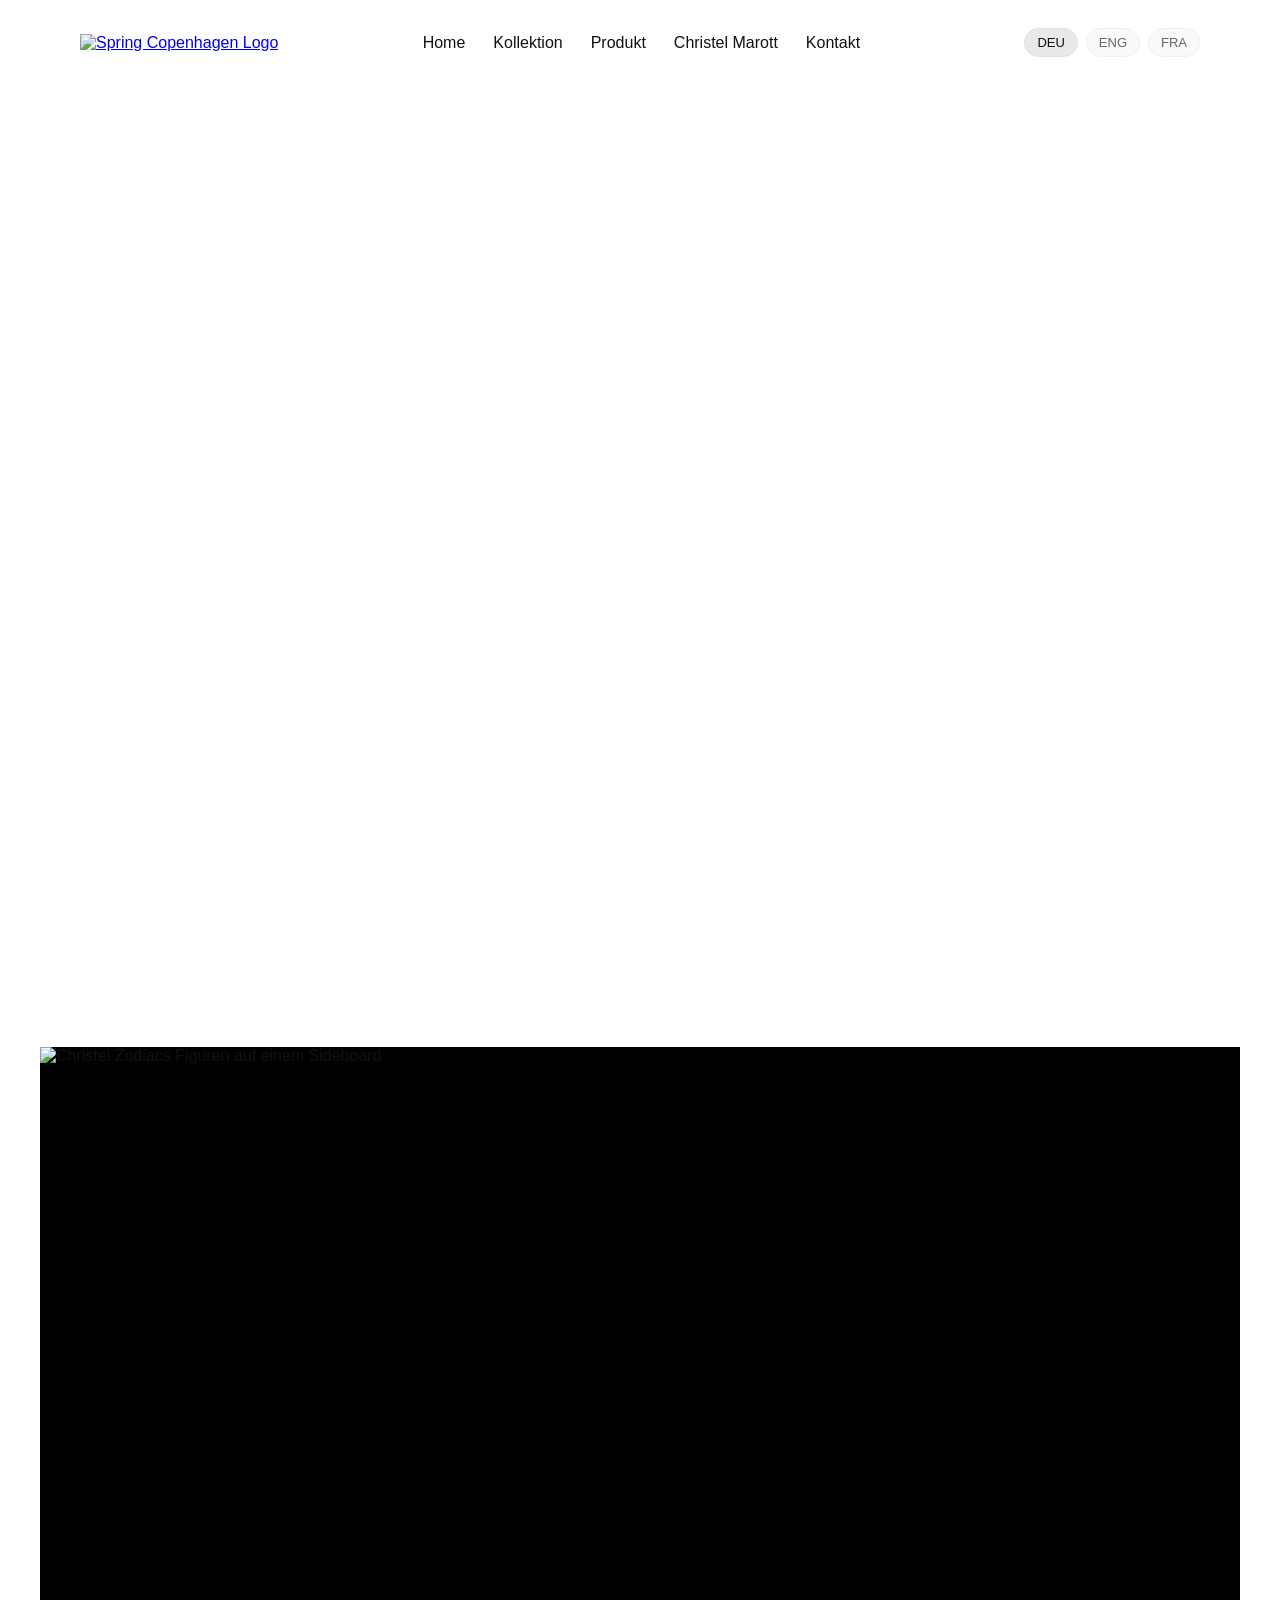
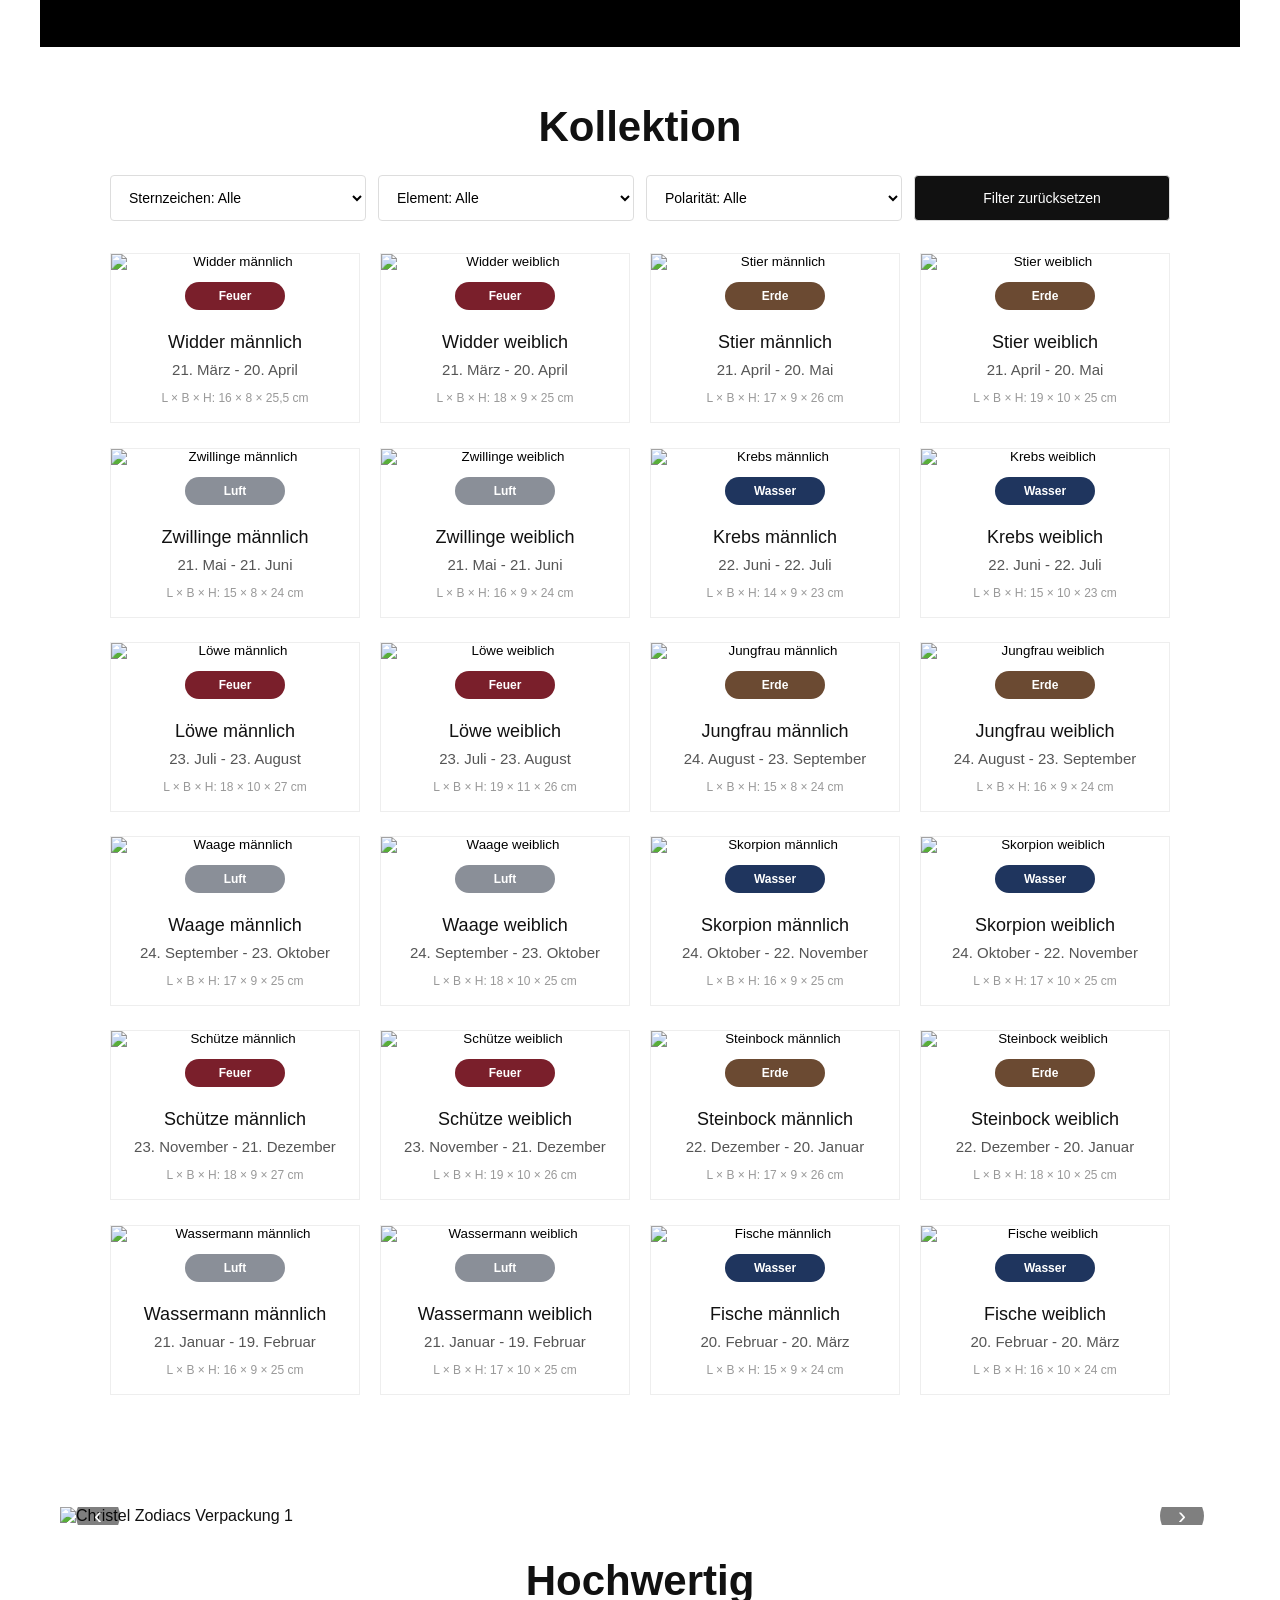
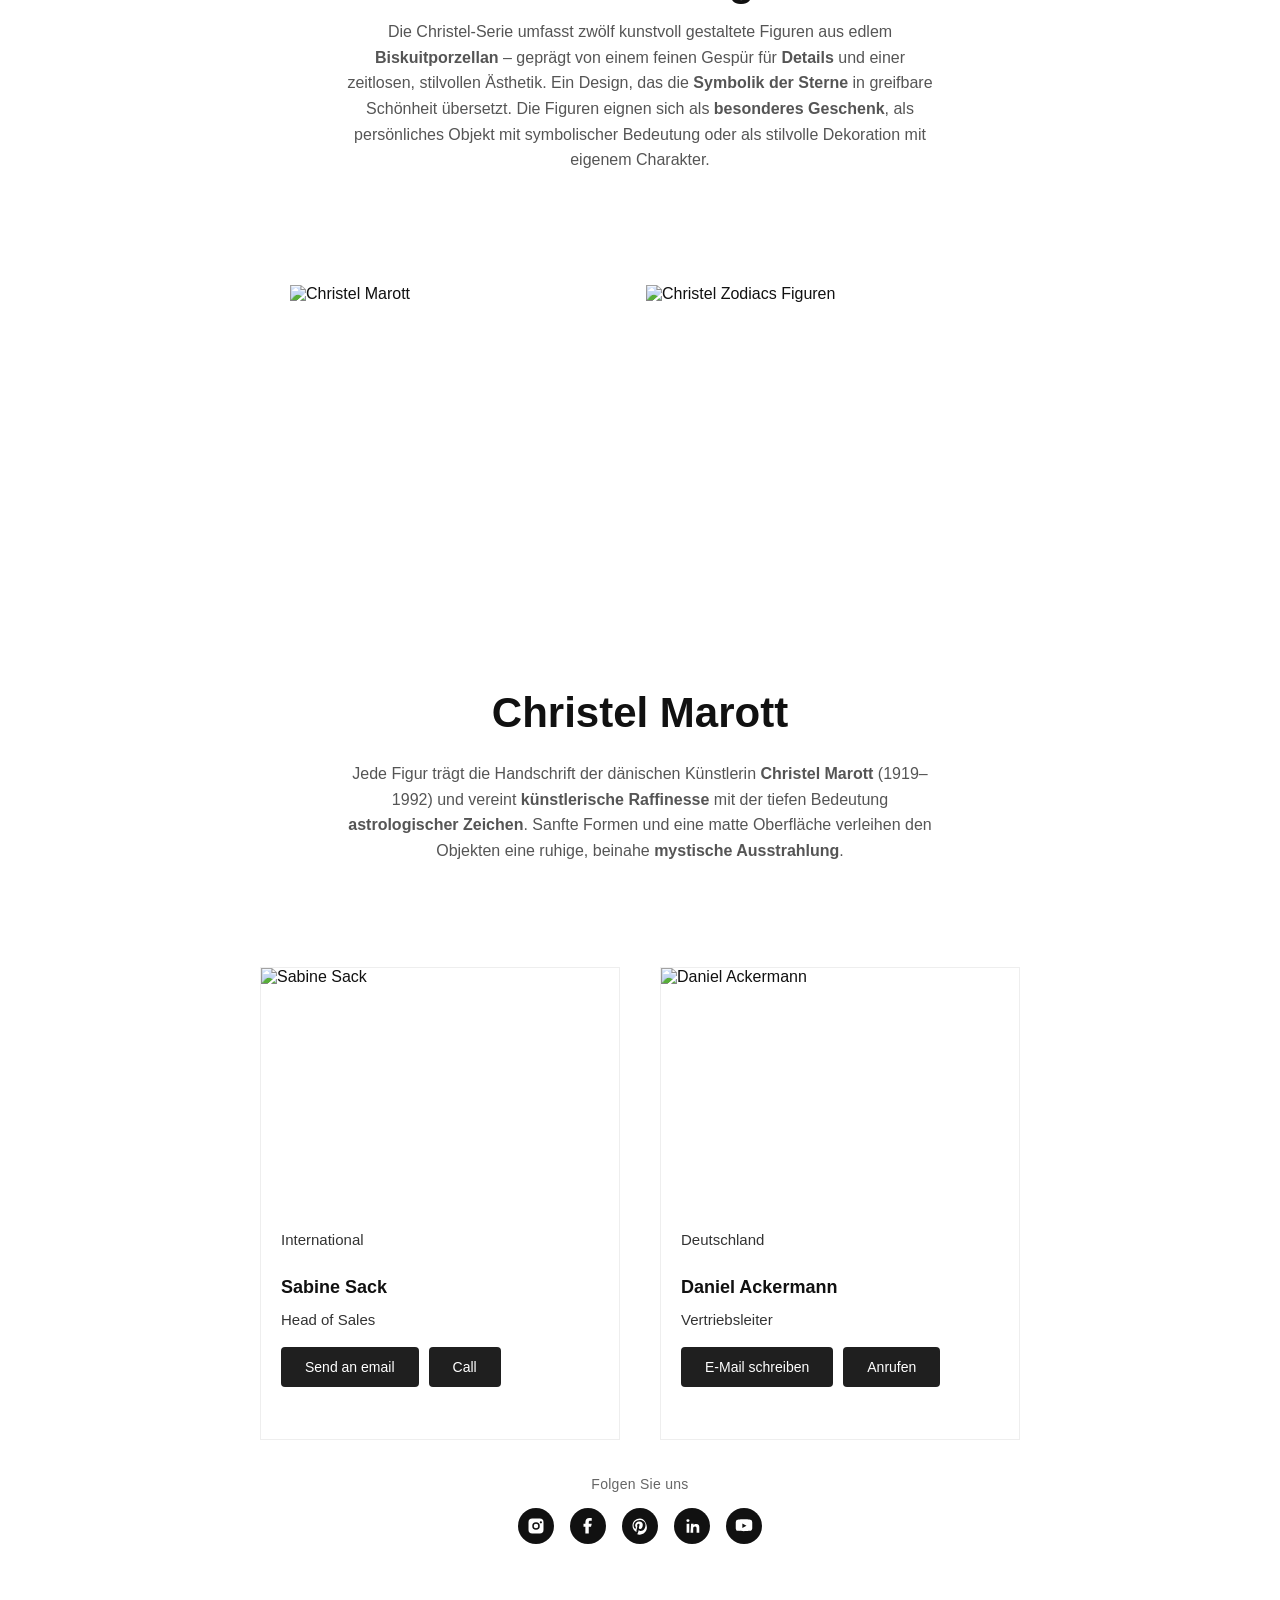
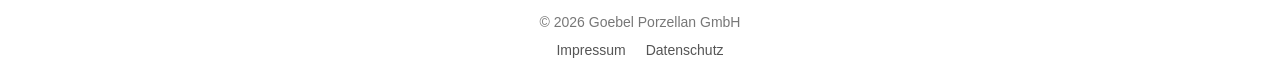
==== index.html @ 1f96dacd "Add files via upload" ====
<!DOCTYPE html>
<html lang="de">
<head>
  <meta charset="UTF-8" />
  <meta name="viewport" content="width=device-width, initial-scale=1.0" />
  <title>Christel Zodiacs by Spring Copenhagen</title>

  <link rel="stylesheet" href="style.css" />
</head>

<body>
  <div class="page">
    <header class="topbar">
      <a class="logo" href="index.html" aria-label="Zur Startseite">
  <img src="assets/images/Spring_Copenhagen-logo.png" alt="Spring Copenhagen Logo" />
</a>

      <nav class="nav" aria-label="Hauptnavigation">
        <a href="#home">Home</a>
        <a href="#kollektion">Kollektion</a>
        <a href="#produkt">Produkt</a>
        <a href="#marott">Christel Marott</a>
        <a href="#kontakt">Kontakt</a>
      </nav>

      <div class="lang" aria-label="Sprachauswahl">
        <a href="index.html" class="active" aria-current="page">DEU</a>
        <a href="en/index-en.html">ENG</a>
        <a href="fr/index-fr.html">FRA</a>
    </div>

      <button class="burger" id="burger" type="button" aria-label="Menü öffnen" aria-controls="mobileNav" aria-expanded="false">
        ☰
      </button>
    </header>

    <nav class="mobile-nav" id="mobileNav" aria-label="Mobile Navigation">
      <a href="#home">Home</a>
      <a href="#kollektion">Kollektion</a>
      <a href="#produkt">Produkt</a>
      <a href="#marott">Christel Marott</a>
      <a href="#kontakt">Kontakt</a>
    </nav>

    <main>
      <section id="home" class="hero hero-slider" aria-label="Hero Slider">
        <div class="hero-slide is-active">
          <img src="assets/images/hero/Hero_1.jpg" alt="Christel Zodiacs Kollektion" />
        </div>

        <div class="hero-slide">
          <img src="assets/images/hero/Hero_2.jpg" alt="Christel Zodiacs Figur" loading="lazy" />
        </div>

        <div class="hero-slide">
          <img src="assets/images/hero/Hero_3.jpg" alt="Christel Zodiacs Präsentation" loading="lazy" />
        </div>

        <div class="hero-overlay">
          <h1>Magisch</h1>
          <p>Christel Zodiacs by Spring Copenhagen</p>
          <a href="#kollektion" class="btn hero-btn">Zur Kollektion</a>
        </div>

        <button class="hero-arrow hero-arrow--prev" type="button" aria-label="Vorheriges Hero-Bild">‹</button>
        <button class="hero-arrow hero-arrow--next" type="button" aria-label="Nächstes Hero-Bild">›</button>
      </section>

      <section class="text-section">
        <h2>Eine Hommage an die<br>Magie der Sterne</h2>
        <p>
        Christel Zodiacs by Spring Copenhagen ist eine faszinierende Kollektion,
        die <strong>Kunst</strong> und <strong>Astrologie</strong> auf besondere Weise vereint.
        </p>

        <p>
        Mit dieser Serie erweitert Goebel sein Sortiment um eine Kollektion,
        die <strong>Symbolik</strong>, <strong>künstlerischen Ausdruck</strong> und <strong>skandinavisches Design</strong>
        harmonisch miteinander verbindet.
        </p>
      </section>

      <section class="image-block" aria-label="Zodiacs Sideboard">
        <img src="assets/images/Zodiacs_Sideboard.jpg" alt="Christel Zodiacs Figuren auf einem Sideboard" />
      </section>

      <section class="collection-section" id="kollektion">
        <h2>Kollektion</h2>

        <div class="filters" aria-label="Kollektion filtern">
          <select id="signFilter" aria-label="Nach Sternzeichen filtern">
            <option value="all">Sternzeichen: Alle</option>
            <option value="Widder">Widder</option>
            <option value="Stier">Stier</option>
            <option value="Zwillinge">Zwillinge</option>
            <option value="Krebs">Krebs</option>
            <option value="Löwe">Löwe</option>
            <option value="Jungfrau">Jungfrau</option>
            <option value="Waage">Waage</option>
            <option value="Skorpion">Skorpion</option>
            <option value="Schütze">Schütze</option>
            <option value="Steinbock">Steinbock</option>
            <option value="Wassermann">Wassermann</option>
            <option value="Fische">Fische</option>
          </select>

          <select id="elementFilter" aria-label="Nach Element filtern">
            <option value="all">Element: Alle</option>
            <option value="Feuer">Feuer</option>
            <option value="Erde">Erde</option>
            <option value="Wasser">Wasser</option>
            <option value="Luft">Luft</option>
          </select>

          <select id="polarityFilter" aria-label="Nach Polarität filtern">
            <option value="all">Polarität: Alle</option>
            <option value="männlich">Männlich</option>
            <option value="weiblich">Weiblich</option>
          </select>

          <button type="button" id="resetFilters">Filter zurücksetzen</button>
        </div>

<div class="collection-grid" id="collectionGrid">

  <!-- Widder -->
  <article class="collection-card" data-sign="Widder" data-element="Feuer" data-polarity="männlich">
    <div class="collection-card-image">
      <button class="lightbox-trigger" type="button">
        <img src="assets/images/products/Widder_maennlich Kopie.png" alt="Widder männlich" />
      </button>
    </div>
    <span class="element-label element-feuer">Feuer</span>
    <h3>Widder männlich</h3>
    <p>21. März - 20. April</p>
    <p class="product-size">L × B × H: 16 × 8 × 25,5 cm</p>
  </article>

  <article class="collection-card" data-sign="Widder" data-element="Feuer" data-polarity="weiblich">
    <div class="collection-card-image">
      <button class="lightbox-trigger" type="button">
        <img src="assets/images/products/Widder_weiblich Kopie.png" alt="Widder weiblich" />
      </button>
    </div>
    <span class="element-label element-feuer">Feuer</span>
    <h3>Widder weiblich</h3>
    <p>21. März - 20. April</p>
    <p class="product-size">L × B × H: 18 × 9 × 25 cm</p>
  </article>

  <!-- Stier -->
  <article class="collection-card" data-sign="Stier" data-element="Erde" data-polarity="männlich">
    <div class="collection-card-image">
      <button class="lightbox-trigger" type="button">
        <img src="assets/images/products/Stier_maennlich Kopie.png" alt="Stier männlich" />
      </button>
    </div>
    <span class="element-label element-erde">Erde</span>
    <h3>Stier männlich</h3>
    <p>21. April - 20. Mai</p>
    <p class="product-size">L × B × H: 17 × 9 × 26 cm</p>
  </article>

  <article class="collection-card" data-sign="Stier" data-element="Erde" data-polarity="weiblich">
    <div class="collection-card-image">
      <button class="lightbox-trigger" type="button">
        <img src="assets/images/products/Stier_weiblich Kopie.png" alt="Stier weiblich" />
      </button>
    </div>
    <span class="element-label element-erde">Erde</span>
    <h3>Stier weiblich</h3>
    <p>21. April - 20. Mai</p>
    <p class="product-size">L × B × H: 19 × 10 × 25 cm</p>
  </article>

  <!-- Zwillinge -->
  <article class="collection-card" data-sign="Zwillinge" data-element="Luft" data-polarity="männlich">
    <div class="collection-card-image">
      <button class="lightbox-trigger" type="button">
        <img src="assets/images/products/Zwillinge_maennlich Kopie.png" alt="Zwillinge männlich" />
      </button>
    </div>
    <span class="element-label element-luft">Luft</span>
    <h3>Zwillinge männlich</h3>
    <p>21. Mai - 21. Juni</p>
    <p class="product-size">L × B × H: 15 × 8 × 24 cm</p>
  </article>

  <article class="collection-card" data-sign="Zwillinge" data-element="Luft" data-polarity="weiblich">
    <div class="collection-card-image">
      <button class="lightbox-trigger" type="button">
        <img src="assets/images/products/Zwillinge_weiblich Kopie.png" alt="Zwillinge weiblich" />
      </button>
    </div>
    <span class="element-label element-luft">Luft</span>
    <h3>Zwillinge weiblich</h3>
    <p>21. Mai - 21. Juni</p>
    <p class="product-size">L × B × H: 16 × 9 × 24 cm</p>
  </article>

  <!-- Krebs -->
  <article class="collection-card" data-sign="Krebs" data-element="Wasser" data-polarity="männlich">
    <div class="collection-card-image">
      <button class="lightbox-trigger" type="button">
        <img src="assets/images/products/Krebs_maennlich Kopie.png" alt="Krebs männlich" />
      </button>
    </div>
    <span class="element-label element-wasser">Wasser</span>
    <h3>Krebs männlich</h3>
    <p>22. Juni - 22. Juli</p>
    <p class="product-size">L × B × H: 14 × 9 × 23 cm</p>
  </article>

  <article class="collection-card" data-sign="Krebs" data-element="Wasser" data-polarity="weiblich">
    <div class="collection-card-image">
      <button class="lightbox-trigger" type="button">
        <img src="assets/images/products/Krebs_weiblich Kopie.png" alt="Krebs weiblich" />
      </button>
    </div>
    <span class="element-label element-wasser">Wasser</span>
    <h3>Krebs weiblich</h3>
    <p>22. Juni - 22. Juli</p>
    <p class="product-size">L × B × H: 15 × 10 × 23 cm</p>
  </article>

  <!-- Löwe -->
  <article class="collection-card" data-sign="Löwe" data-element="Feuer" data-polarity="männlich">
    <div class="collection-card-image">
      <button class="lightbox-trigger" type="button">
        <img src="assets/images/products/Loewe_maennlich Kopie.png" alt="Löwe männlich" />
      </button>
    </div>
    <span class="element-label element-feuer">Feuer</span>
    <h3>Löwe männlich</h3>
    <p>23. Juli - 23. August</p>
    <p class="product-size">L × B × H: 18 × 10 × 27 cm</p>
  </article>

  <article class="collection-card" data-sign="Löwe" data-element="Feuer" data-polarity="weiblich">
    <div class="collection-card-image">
      <button class="lightbox-trigger" type="button">
        <img src="assets/images/products/Loewe_weiblich Kopie.png" alt="Löwe weiblich" />
      </button>
    </div>
    <span class="element-label element-feuer">Feuer</span>
    <h3>Löwe weiblich</h3>
    <p>23. Juli - 23. August</p>
    <p class="product-size">L × B × H: 19 × 11 × 26 cm</p>
  </article>

  <!-- Jungfrau -->
  <article class="collection-card" data-sign="Jungfrau" data-element="Erde" data-polarity="männlich">
    <div class="collection-card-image">
      <button class="lightbox-trigger" type="button">
        <img src="assets/images/products/Jungfrau_maennlich Kopie.png" alt="Jungfrau männlich" />
      </button>
    </div>
    <span class="element-label element-erde">Erde</span>
    <h3>Jungfrau männlich</h3>
    <p>24. August - 23. September</p>
    <p class="product-size">L × B × H: 15 × 8 × 24 cm</p>
  </article>

  <article class="collection-card" data-sign="Jungfrau" data-element="Erde" data-polarity="weiblich">
    <div class="collection-card-image">
      <button class="lightbox-trigger" type="button">
        <img src="assets/images/products/Jungfrau_weiblich Kopie.png" alt="Jungfrau weiblich" />
      </button>
    </div>
    <span class="element-label element-erde">Erde</span>
    <h3>Jungfrau weiblich</h3>
    <p>24. August - 23. September</p>
    <p class="product-size">L × B × H: 16 × 9 × 24 cm</p>
  </article>

  <!-- Waage -->
  <article class="collection-card" data-sign="Waage" data-element="Luft" data-polarity="männlich">
    <div class="collection-card-image">
      <button class="lightbox-trigger" type="button">
        <img src="assets/images/products/Waage_maennlich Kopie.png" alt="Waage männlich" />
      </button>
    </div>
    <span class="element-label element-luft">Luft</span>
    <h3>Waage männlich</h3>
    <p>24. September - 23. Oktober</p>
    <p class="product-size">L × B × H: 17 × 9 × 25 cm</p>
  </article>

  <article class="collection-card" data-sign="Waage" data-element="Luft" data-polarity="weiblich">
    <div class="collection-card-image">
      <button class="lightbox-trigger" type="button">
        <img src="assets/images/products/Waage_weiblich Kopie.png" alt="Waage weiblich" />
      </button>
    </div>
    <span class="element-label element-luft">Luft</span>
    <h3>Waage weiblich</h3>
    <p>24. September - 23. Oktober</p>
    <p class="product-size">L × B × H: 18 × 10 × 25 cm</p>
  </article>

  <!-- Skorpion -->
  <article class="collection-card" data-sign="Skorpion" data-element="Wasser" data-polarity="männlich">
    <div class="collection-card-image">
      <button class="lightbox-trigger" type="button">
        <img src="assets/images/products/Skorpion_maennlich Kopie.png" alt="Skorpion männlich" />
      </button>
    </div>
    <span class="element-label element-wasser">Wasser</span>
    <h3>Skorpion männlich</h3>
    <p>24. Oktober - 22. November</p>
    <p class="product-size">L × B × H: 16 × 9 × 25 cm</p>
  </article>

  <article class="collection-card" data-sign="Skorpion" data-element="Wasser" data-polarity="weiblich">
    <div class="collection-card-image">
      <button class="lightbox-trigger" type="button">
        <img src="assets/images/products/Skorpion_weiblich Kopie.png" alt="Skorpion weiblich" />
      </button>
    </div>
    <span class="element-label element-wasser">Wasser</span>
    <h3>Skorpion weiblich</h3>
    <p>24. Oktober - 22. November</p>
    <p class="product-size">L × B × H: 17 × 10 × 25 cm</p>
  </article>

  <!-- Schütze -->
  <article class="collection-card" data-sign="Schütze" data-element="Feuer" data-polarity="männlich">
    <div class="collection-card-image">
      <button class="lightbox-trigger" type="button">
        <img src="assets/images/products/Schuetze_maennlich Kopie.png" alt="Schütze männlich" />
      </button>
    </div>
    <span class="element-label element-feuer">Feuer</span>
    <h3>Schütze männlich</h3>
    <p>23. November - 21. Dezember</p>
    <p class="product-size">L × B × H: 18 × 9 × 27 cm</p>
  </article>

  <article class="collection-card" data-sign="Schütze" data-element="Feuer" data-polarity="weiblich">
    <div class="collection-card-image">
      <button class="lightbox-trigger" type="button">
        <img src="assets/images/products/Schuetze_weiblich Kopie.png" alt="Schütze weiblich" />
      </button>
    </div>
    <span class="element-label element-feuer">Feuer</span>
    <h3>Schütze weiblich</h3>
    <p>23. November - 21. Dezember</p>
    <p class="product-size">L × B × H: 19 × 10 × 26 cm</p>
  </article>

  <!-- Steinbock -->
  <article class="collection-card" data-sign="Steinbock" data-element="Erde" data-polarity="männlich">
    <div class="collection-card-image">
      <button class="lightbox-trigger" type="button">
        <img src="assets/images/products/Steinbock_maennlich Kopie.png" alt="Steinbock männlich" />
      </button>
    </div>
    <span class="element-label element-erde">Erde</span>
    <h3>Steinbock männlich</h3>
    <p>22. Dezember - 20. Januar</p>
    <p class="product-size">L × B × H: 17 × 9 × 26 cm</p>
  </article>

  <article class="collection-card" data-sign="Steinbock" data-element="Erde" data-polarity="weiblich">
    <div class="collection-card-image">
      <button class="lightbox-trigger" type="button">
        <img src="assets/images/products/Steinbock_weiblich Kopie.png" alt="Steinbock weiblich" />
      </button>
    </div>
    <span class="element-label element-erde">Erde</span>
    <h3>Steinbock weiblich</h3>
    <p>22. Dezember - 20. Januar</p>
    <p class="product-size">L × B × H: 18 × 10 × 25 cm</p>
  </article>

  <!-- Wassermann -->
  <article class="collection-card" data-sign="Wassermann" data-element="Luft" data-polarity="männlich">
    <div class="collection-card-image">
      <button class="lightbox-trigger" type="button">
        <img src="assets/images/products/Wassermann_maennlich Kopie.png" alt="Wassermann männlich" />
      </button>
    </div>
    <span class="element-label element-luft">Luft</span>
    <h3>Wassermann männlich</h3>
    <p>21. Januar - 19. Februar</p>
    <p class="product-size">L × B × H: 16 × 9 × 25 cm</p>
  </article>

  <article class="collection-card" data-sign="Wassermann" data-element="Luft" data-polarity="weiblich">
    <div class="collection-card-image">
      <button class="lightbox-trigger" type="button">
        <img src="assets/images/products/Wassermann_weiblich Kopie.png" alt="Wassermann weiblich" />
      </button>
    </div>
    <span class="element-label element-luft">Luft</span>
    <h3>Wassermann weiblich</h3>
    <p>21. Januar - 19. Februar</p>
    <p class="product-size">L × B × H: 17 × 10 × 25 cm</p>
  </article>

  <!-- Fische -->
  <article class="collection-card" data-sign="Fische" data-element="Wasser" data-polarity="männlich">
    <div class="collection-card-image">
      <button class="lightbox-trigger" type="button">
        <img src="assets/images/products/Fische_maennlich Kopie.png" alt="Fische männlich" />
      </button>
    </div>
    <span class="element-label element-wasser">Wasser</span>
    <h3>Fische männlich</h3>
    <p>20. Februar - 20. März</p>
    <p class="product-size">L × B × H: 15 × 9 × 24 cm</p>
  </article>

  <article class="collection-card" data-sign="Fische" data-element="Wasser" data-polarity="weiblich">
    <div class="collection-card-image">
      <button class="lightbox-trigger" type="button">
        <img src="assets/images/products/Fische_weiblich Kopie.png" alt="Fische weiblich" />
      </button>
    </div>
    <span class="element-label element-wasser">Wasser</span>
    <h3>Fische weiblich</h3>
    <p>20. Februar - 20. März</p>
    <p class="product-size">L × B × H: 16 × 10 × 24 cm</p>
  </article>

</div>
      </section>

      <section id="produkt" class="slider-section">
        <div class="slider" id="slider">
          <button class="slider-btn prev" type="button" aria-label="Vorheriges Produktbild">‹</button>

          <div class="slides">
            <img src="assets/images/slider/Zodicas_Packaging_Slider_1.jpg" class="slide" alt="Christel Zodiacs Verpackung 1" />
            <img src="assets/images/slider/Zodicas_Packaging_Slider_2.jpg" class="slide" alt="Christel Zodiacs Verpackung 2" loading="lazy" />
            <img src="assets/images/slider/Zodicas_Packaging_Slider_3.jpg" class="slide" alt="Christel Zodiacs Verpackung 3" loading="lazy" />
          </div>

          <button class="slider-btn next" type="button" aria-label="Nächstes Produktbild">›</button>
        </div>

        <div class="slider-text">
          <h2>Hochwertig</h2>
          <p>
          Die Christel-Serie umfasst zwölf kunstvoll gestaltete Figuren aus edlem <strong>Biskuitporzellan</strong> – geprägt von einem feinen Gespür für <strong>Details</strong> und einer zeitlosen, stilvollen Ästhetik.  
          Ein Design, das die <strong>Symbolik der Sterne</strong> in greifbare Schönheit übersetzt.  
          Die Figuren eignen sich als <strong>besonderes Geschenk</strong>, als persönliches Objekt mit symbolischer Bedeutung oder als stilvolle Dekoration mit eigenem Charakter.
        </p>
        </div>
      </section>

      <section id="marott" class="slider-section">
        <div class="wrapper">
          <div class="gallery-grid">
            <img src="assets/images/marott/Christel_Marott.jpg" class="big" alt="Christel Marott" />
            <img src="assets/images/marott/Zodiacs.jpg" alt="Christel Zodiacs Figuren" />
          </div>

          <div class="gallery-content">
            <h2>Christel Marott</h2>
            <p>
            Jede Figur trägt die Handschrift der dänischen Künstlerin <strong>Christel Marott</strong> (1919–1992) und vereint <strong>künstlerische Raffinesse</strong> mit der tiefen Bedeutung <strong>astrologischer Zeichen</strong>.  
            Sanfte Formen und eine matte Oberfläche verleihen den Objekten eine ruhige, beinahe <strong>mystische Ausstrahlung</strong>.
            </p>
          </div>
        </div>
      </section>

      <section id="kontakt" class="slider-section contact-team">
        <div class="container">
          <div class="contact-team__grid">
            <article class="contact-card">
              <div class="contact-card__image">
                <img src="assets/images/portraits/Sabine_Sack_web.jpg" alt="Sabine Sack" />
              </div>

              <div class="contact-card__content">
                <p class="contact-card__region">International</p>
                <h3>Sabine Sack</h3>
                <p class="contact-card__role">Head of Sales</p>

                <div class="contact-card__actions">
                  <a href="mailto:sabine.sack@goebel.de" class="btn btn--primary">Send an email</a>
                  <a href="tel:+499563920" class="btn btn--ghost">Call</a>
                </div>
              </div>
            </article>

            <article class="contact-card">
              <div class="contact-card__image">
                <img src="assets/images/portraits/Daniel_Ackermann_web.jpg" alt="Daniel Ackermann" />
              </div>

              <div class="contact-card__content">
                <p class="contact-card__region">Deutschland</p>
                <h3>Daniel Ackermann</h3>
                <p class="contact-card__role">Vertriebsleiter</p>

                <div class="contact-card__actions">
                  <a href="mailto:daniel.ackermann@goebel.de" class="btn btn--primary">E-Mail schreiben</a>
                  <a href="tel:+499563920" class="btn btn--ghost">Anrufen</a>
                </div>
              </div>
            </article>
          </div>
        </div>
      </section>
    </main>

<p class="footer-social-title">Folgen Sie uns</p>

    <div class="footer-social">
  <a href="https://www.instagram.com/goebelporzellan/" target="_blank" aria-label="Instagram">
    <svg viewBox="0 0 24 24"><path d="M7 2h10a5 5 0 0 1 5 5v10a5 5 0 0 1-5 5H7a5 5 0 0 1-5-5V7a5 5 0 0 1 5-5zm5 5a5 5 0 1 0 0 10 5 5 0 0 0 0-10zm6.5-1.5a1.5 1.5 0 1 0 .001 3.001A1.5 1.5 0 0 0 18.5 5.5zM12 9a3 3 0 1 1 0 6 3 3 0 0 1 0-6z"/></svg>
  </a>

  <a href="https://www.facebook.com/GoebelPorzellan/" target="_blank" aria-label="Facebook">
    <svg viewBox="0 0 24 24"><path d="M13 22v-9h3l1-4h-4V7c0-1.2.3-2 2-2h2V1.5c-.4-.05-1.7-.15-3.2-.15-3.2 0-5.3 2-5.3 5.6V9H6v4h2.5v9h4.5z"/></svg>
  </a>

  <a href="https://de.pinterest.com/GoebelPorzellan/" target="_blank" aria-label="Pinterest">
    <svg viewBox="0 0 24 24"><path d="M12 2C6.5 2 2 6.2 2 11.5c0 3.8 2.2 7.1 5.4 8.5-.1-.7-.2-1.8 0-2.6l1.1-4.6s-.3-.6-.3-1.5c0-1.4.8-2.4 1.9-2.4.9 0 1.3.7 1.3 1.5 0 .9-.6 2.3-.9 3.6-.3 1.1.6 2 1.7 2 2.1 0 3.5-2.7 3.5-5.8 0-2.4-1.6-4.3-4.6-4.3-3.4 0-5.6 2.5-5.6 5.2 0 .9.3 1.6.8 2.1.2.2.2.3.2.5-.1.5-.2 1.5-.3 1.7 0 .3-.2.4-.5.3-1.5-.6-2.2-2.4-2.2-4.4 0-3.3 2.7-7.2 8.3-7.2 4.5 0 7.5 3.2 7.5 6.6 0 4.5-2.5 7.8-6.2 7.8-1.2 0-2.3-.6-2.7-1.3l-.7 2.6c-.3 1.1-.9 2.4-1.4 3.2.9.3 1.9.5 2.9.5 5.5 0 10-4.2 10-9.5S17.5 2 12 2z"/></svg>
  </a>

  <a href="https://www.linkedin.com/company/goebel-porzellan-gmbh" target="_blank" aria-label="LinkedIn">
    <svg viewBox="0 0 24 24"><path d="M6 9h3v12H6zM7.5 3A1.75 1.75 0 1 1 7.5 6.5 1.75 1.75 0 0 1 7.5 3zM11 9h2.8v1.7h.04c.39-.74 1.34-1.52 2.76-1.52 2.95 0 3.5 1.94 3.5 4.46V21h-3v-5.3c0-1.26-.02-2.88-1.75-2.88-1.75 0-2.02 1.37-2.02 2.79V21h-3z"/></svg>
  </a>

  <a href="https://www.youtube.com/channel/UCA_ayifyb35CzDIkFV8eghw" target="_blank" aria-label="YouTube">
    <svg viewBox="0 0 24 24"><path d="M23 7s-.2-1.7-.8-2.5c-.7-.9-1.5-.9-1.9-1C17.5 3 12 3 12 3h0s-5.5 0-8.3.5c-.4.1-1.2.1-1.9 1C1.2 5.3 1 7 1 7S1 8.7 1 10.3v1.4C1 13.3 1 15 1 15s.2 1.7.8 2.5c.7.9 1.6.9 2 .9 1.5.1 6.2.5 8.2.5 2 0 8.3-.5 8.3-.5s1.2-.1 1.9-1c.6-.8.8-2.5.8-2.5s0-1.7 0-3.3v-1.4C23 8.7 23 7 23 7zM9.8 14.6V8.8l5.5 2.9-5.5 2.9z"/></svg>
  </a>
</div>

    <footer class="footer">
      <div class="footer-inner">
        <p>© 2026 Goebel Porzellan GmbH</p>

        <div class="footer-links">
          <a href="impressum.html">Impressum</a>
          <a href="datenschutz.html">Datenschutz</a>
        </div>
      </div>
    </footer>
  </div>

  <button id="scrollTopBtn" type="button" aria-label="Nach oben scrollen">↑</button>

  <div class="lightbox" id="lightbox" aria-hidden="true">
    <button class="lightbox__close" type="button" aria-label="Lightbox schließen">×</button>
    <img class="lightbox__image" src="" alt="" />
  </div>
  <script src="script.js" defer></script>
</body>
</html>
---- style.css ----
<style>
@font-face {
  font-family: 'Outfit';
  src: url('assets/fonts/outfit/Outfit-VariableFont_wght.woff2') format('woff2');
  font-weight: 300 700;
  font-style: normal;
  font-display: swap;
}
* {
  box-sizing: border-box;
}

html {
  scroll-behavior: smooth;
}

body {
  margin: 0;
  font-family: 'Outfit', sans-serif;
  background: #fff;
  color: #111;
}

section {
  scroll-margin-top: 100px;
}

/* =========================
   TOPBAR / NAVIGATION
========================= */

.topbar {
  min-height: 80px;
  display: flex;
  align-items: center;
  justify-content: space-between;
  padding: 28px 40px;
  position: sticky;
  top: 0;
  z-index: 1000;
  background: rgba(255, 255, 255, 0.9);
  backdrop-filter: blur(6px);
  box-shadow: none;
}

.logo img {
  max-width: 240px;
  height: auto;
  display: block;
}

.nav {
  display: none;
  gap: 28px;
  align-items: center;
}

.nav a {
  text-decoration: none;
  color: #111;
  font-size: 16px;
}

.nav a:hover {
  opacity: 0.6;
}

.burger {
  font-size: 24px;
  background: #fff;     /* 👈 weiß */
  border: none;         /* 👈 kein Rahmen */
  padding: 6px 10px;    /* etwas Klickfläche */
  cursor: pointer;
  color: #111;          /* dunkles Icon */
}

.lang {
  display: flex;
  gap: 8px;
  margin-left: 20px;
  font-size: 12px;
  color: #666;
}

.lang a {
  display: inline-flex;
  align-items: center;
  justify-content: center;
  padding: 6px 12px;
  border-radius: 999px;
  font-size: 13px;
  color: #666;
  text-decoration: none;
  background: #fafafa;
  border: 1px solid #eee;
  transition: all 0.2s ease;
}

.lang a:hover {
  background: #f0f0f0;
  color: #111;
}

.lang a.active {
  background: #e9e9e9;
  color: #111;
  border-color: #e0e0e0;
}

/* Mobile navigation */
.mobile-nav {
  display: none;
  position: fixed;
  top: 100px;
  left: 0;
  right: 0;
  z-index: 999;
  flex-direction: column;
  align-items: center;
  gap: 16px;
  padding: 32px 20px 24px;
  background: #fff;
  border-bottom: 1px solid #eee;
}

.mobile-nav.open {
  display: flex;
}

.mobile-nav a,
.mobile-nav a:visited,
.mobile-nav a:hover,
.mobile-nav a:active {
  display: block;
  text-decoration: none;
  color: #111;
  font-size: 16px;
}

.mobile-nav .lang {
  margin-top: 20px;
  display: flex;
  justify-content: center;
  gap: 10px;
  width: 100%;
  margin-left: auto;
  margin-right: auto;
}

.mobile-nav .lang a {
  padding: 6px 10px;
  font-size: 14px;
  border-radius: 999px;
  border: 1px solid #ddd;
  width: auto;
  min-height: 36px;
  min-width: 90px;
}

.mobile-nav .lang a.active {
  background: #e8e8e8;
  color: #111;
}

/* =========================
   GLOBAL TYPOGRAPHY
========================= */

h2 {
  font-size: 42px;
  line-height: 1.15;
  margin: 0 0 24px;
  font-weight: 600;
  text-align: center;
}

section p {
  max-width: 600px;
  margin: 0 auto;
}

/* =========================
   BUTTONS
========================= */

.btn {
  display: inline-block;
  background: #666;
  color: #fff;
  padding: 12px 24px;
  text-decoration: none;
  border-radius: 4px;
  margin-bottom: 32px;
  border: 0;
  cursor: pointer;
  font-family: inherit;
  font-size: 14px;
  transition: background 0.2s ease, color 0.2s ease, transform 0.1s ease;
}

.btn:hover {
  background: #555;
  color: #fff;
}

.btn:active {
  background: #888;
  color: #fff;
}

.btn--primary,
.btn--ghost {
  background: #1f1f1f;
  color: #fff;
  border: none;
}

.btn--ghost {
  background: transparent;
  border: 1px solid #ddd;
  color: #000;
}

/* =========================
   HERO INTRO
========================= */

.hero {
  background: #000;
  color: #fff;
  text-align: center;
  padding: 60px 20px 0;
}

.hero h1 {
  font-size: 64px;
  margin: 0;
  line-height: 1;
}

.hero p {
  color: #ffffff;
  margin: 10px 0 20px;
  font-size: 16px;
}

.hero-content {
  padding-bottom: 20px;
}

.hero-image {
  height: 400px;
  display: flex;
  justify-content: center;
  align-items: flex-end;
  position: relative;
}

.hero-image img {
  max-height: 100%;
  max-width: 100%;
  display: block;
}

.hero-btn {
  position: absolute;
  top: 45%;
  left: 50%;
  transform: translate(-50%, -50%);
  margin: 0;
}

.hero-btn:hover {
  background: #343434;
  transform: translate(-50%, -50%) scale(1.01);
}

.hero-overlay h1,
.hero-overlay p {
  text-shadow: 0 2px 10px rgba(0, 0, 0, 0.6);
}

/* =========================
   HERO SLIDER
========================= */

.hero-slider {
  position: relative;
  height: clamp(420px, 60vh, 700px);
  overflow: hidden;
}

.hero-slide {
  position: absolute;
  inset: 0;
  opacity: 0;
  transition: opacity 1s ease;
}

.hero-slide.is-active {
  opacity: 1;
}

.hero-slide img {
  width: 100%;
  height: 100%;
  object-fit: cover;
}

.hero-overlay {
  position: absolute;
  inset: 0;
  z-index: 2;
  display: flex;
  flex-direction: column;
  align-items: center;
  justify-content: flex-start;
  text-align: center;
  color: #fff;
  padding: 70px 20px 20px;
  gap: 14px;
}

.hero-overlay::before {
  content: "";
  position: absolute;
  inset: 0;
  background: linear-gradient(
    to bottom,
    rgba(0, 0, 0, 0.6) 0%,
    rgba(0, 0, 0, 0.25) 40%,
    rgba(0, 0, 0, 0) 100%
  );
  z-index: -1;
}

.hero-overlay p {
  margin: 0;
}

.hero-arrow {
  display: none;
}

/* =========================
   IMAGE BLOCK
========================= */

.image-block {
  height: 600px;
  background: #000;
  overflow: hidden;
}

.image-block img {
  width: 100%;
  height: 100%;
  object-fit: cover;
  display: block;
  object-position: 50% 40%;
}

/* =========================
   TEXT / COLLECTION SECTIONS
========================= */

.page {
  max-width: 1200px;
  margin: 0 auto;
}

.container {
  max-width: 800px;
  margin: 120px auto;
  padding: 0 20px;
  text-align: left;
}

.text-section,
.collection-section {
  padding: 56px 20px;
  max-width: 1100px;
  margin: 0 auto;
}

.text-section {
  text-align: center;
  max-width: 600px;
}

.text-section p {
  font-size: 18px;
  line-height: 1.7;
  color: #444;
  margin: 0 0 18px;
}

.filters {
  display: grid;
  grid-template-columns: 1fr;
  gap: 12px;
  margin-bottom: 32px;
}

.filters select,
.filters button {
  width: 100%;
  min-height: 46px;
  border: 1px solid #ddd;
  border-radius: 4px;
  background: #fff;
  padding: 0 14px;
  font-family: inherit;
  font-size: 14px;
}

.filters button {
  background: #111;
  color: #fff;
  cursor: pointer;
}

.collection-grid {
  display: grid;
  grid-template-columns: repeat(2, 1fr);
  gap: 24px 20px;
}

.collection-card {
  text-align: center;
  border-radius: 0;
  overflow: hidden;
  background: #fff;
  border: 1px solid #eee;
  transition: transform 0.2s ease, box-shadow 0.2s ease;
}

.collection-card:hover {
  transform: translateY(-4px);
  box-shadow: 0 10px 30px rgba(0, 0, 0, 0.08);
}

.collection-card.hidden {
  display: none;
}

.collection-card-image img {
  width: 98%;
  height: 98%;
  object-fit: contain;
}

.collection-card-image img {
  width: 100%;
  height: 100%;
  object-fit: cover;
}

.collection-card:hover .collection-card-image img {
  transform: scale(1.04);
}

.collection-card h3 {
  font-size: 18px;
  margin: 14px 0 6px;
  padding: 0 16px;
  font-weight: 500;
}

.collection-card p {
  margin: 0 0 18px;
  padding: 0 16px;
  color: #555;
  line-height: 1.5;
  font-size: 15px;
}

.element-label {
  display: inline-flex;
  align-items: center;
  justify-content: center;
  width: 100px;
  min-height: 28px;
  padding: 6px 12px;
  border-radius: 999px;
  font-size: 12px;
  font-weight: 600;
  margin: 12px auto 8px;
  color: #fff;
}

.element-feuer {
  background: #7a1f2b;
}

.element-wasser {
  background: #1f355e;
}

.element-luft {
  background: #8a8f98;
}

.element-erde {
  background: #6b4a32;
}

/* =========================
   CONTENT SLIDER
========================= */

.slider-section {
  padding: 56px 20px;
}

.slider {
  width: 100%;
  overflow: hidden;
  position: relative;
  margin-bottom: 0;
}

.slides {
  display: flex;
  transition: transform 0.8s ease;
}

.slide {
  min-width: 100%;
  width: 100%;
  display: block;
}

.slider-text {
  max-width: 700px;
  margin: 0 auto;
  text-align: center;
}

.slider-text h2 {
  max-width: 600px;
  margin: 32px auto 14px;
}

.slider-text p {
  color: #555;
  line-height: 1.6;
  max-width: 600px;
  margin: 0 auto;
  text-align: center;
}

.slider-btn {
  position: absolute;
  top: 50%;
  transform: translateY(-50%);
  width: 44px;
  height: 44px;
  border: none;
  border-radius: 50%;
  background: rgba(0, 0, 0, 0.5);
  color: #fff;
  font-size: 24px;
  line-height: 1;
  display: flex;
  align-items: center;
  justify-content: center;
  cursor: pointer;
  z-index: 10;
  transition: background 0.2s ease;
}

.slider-btn:hover {
  background: rgba(0, 0, 0, 0.7);
}

.slider-btn.prev {
  left: 16px;
}

.slider-btn.next {
  right: 16px;
}

/* =========================
   CONTACT TEAM
========================= */

.contact-team {
  padding: 48px 0 16px;
}

.contact-team__grid {
  display: grid;
  gap: 32px;
}

.contact-card {
  border-radius: 0;
  overflow: hidden;
  background: #fff;
  border: 1px solid #eee;
  transition: transform 0.2s ease, box-shadow 0.2s ease;
}

.contact-card:hover {
  transform: translateY(-4px);
  box-shadow: 0 10px 30px rgba(0, 0, 0, 0.08);
}

.contact-card__image img {
  width: 100%;
  height: 240px;
  object-fit: cover;
  display: block;
}

.contact-card__content {
  padding: 20px;
}

.contact-card__region {
  color: #888;
}

.contact-card__content h3 {
  font-size: 20px;
  margin: 0 0 4px;
}

.contact-card__role {
  font-size: 14px;
  color: #666;
  margin-bottom: 16px;
}

.contact-card__actions {
  display: flex;
  gap: 10px;
  flex-wrap: wrap;
}

.contact-card .btn {
  background: #1f1f1f;
  color: #fff;
  border: none;
}

/* =========================
   GALLERY
========================= */

.gallery-section {
  margin-top: 60px;
}

.gallery-grid {
  display: grid;
  grid-template-columns: 1fr 1fr;
  gap: 12px;
}

.gallery-grid img {
  width: 100%;
  height: 100%;
  aspect-ratio: 1 / 1;
  object-fit: cover;
  display: block;
}

.gallery-grid img:nth-child(3) {
  grid-column: span 2;
  aspect-ratio: 2 / 1;
}

.gallery-content {
  margin-top: 60px;
  text-align: center;
}

.gallery-content p {
  color: #555;
  line-height: 1.6;
}

.gallery-grid {
  display: grid;
  grid-template-columns: 1fr 1fr;
  gap: 12px;

  max-width: 800px;   /* 👈 NEU */
  margin: 0 auto;     /* 👈 NEU */
}

@media (min-width: 1024px) {
  .gallery-grid {
    max-width: 700px;
  }
}

/* =========================
   LIGHTBOX
========================= */

.lightbox-trigger {
  display: flex;
  width: 100%;
  height: 100%;
  border: 0;
  padding: 0;
  background: none;
  cursor: zoom-in;
}

.lightbox {
  position: fixed !important;
  top: 0 !important;
  left: 0 !important;
  width: 100vw !important;
  height: 100dvh !important;
  z-index: 99999 !important;
  display: none;
  align-items: center;
  justify-content: center;
  padding: 20px;
  box-sizing: border-box;
  background: rgba(0, 0, 0, 0.85);
}

.lightbox.is-open {
  display: flex !important;
}

.lightbox__image {
  max-width: 100% !important;
  max-height: calc(100dvh - 80px) !important;
  width: auto !important;
  height: auto !important;
  object-fit: contain !important;
  display: block;
  border-radius: 16px;
}

.lightbox__close {
  position: fixed !important;
  top: 16px;
  right: 16px;
  z-index: 100000;
  width: 44px;
  height: 44px;
  border: 0;
  border-radius: 50%;
  background: #fff;
  color: #000;
  font-size: 28px;
  cursor: pointer;
}

/* =========================
   REVEAL ANIMATION
========================= */

main > section,
.collection-card,
.contact-card,
.text-block,
.image-block {
  opacity: 0;
  transform: translateY(24px);
  transition: opacity 0.8s ease, transform 0.8s cubic-bezier(0.22, 1, 0.36, 1);
  will-change: opacity, transform;
}

main > section.is-visible,
.collection-card.is-visible,
.contact-card.is-visible,
.text-block.is-visible,
.image-block.is-visible {
  opacity: 1;
  transform: translateY(0);
}

.collection-card.is-visible:nth-child(2n) {
  transition-delay: 0.06s;
}

.collection-card.is-visible:nth-child(3n) {
  transition-delay: 0.12s;
}

/* =========================
   FOOTER
========================= */

.footer {
  background: #fff;
  padding: 24px 20px;
  margin-top: 32px;
}

.footer-inner {
  max-width: 1100px;
  margin: 0 auto;
  text-align: center;
}

.footer p {
  font-size: 14px;
  color: #777;
  margin-bottom: 12px;
}

.footer-links {
  display: flex;
  justify-content: center;
  gap: 20px;
}

.footer-links a {
  text-decoration: none;
  font-size: 14px;
  color: #555;
}

.footer-links a:hover {
  color: #111;
}

/* =========================
   SCROLL TOP BUTTON
========================= */

#scrollTopBtn {
  position: fixed;
  bottom: 20px;
  right: 20px;
  width: 44px;
  height: 44px;
  border-radius: 50%;
  border: none;
  background: #111;
  color: #fff;
  font-size: 18px;
  cursor: pointer;
  display: none;
  z-index: 1000;
}

#scrollTopBtn:hover {
  background: #333;
}

/* =========================
   TABLET / DESKTOP
========================= */

@media (min-width: 768px) {
  .nav {
    display: flex;
  }

  .burger {
    display: none;
  }

  .hero h1 {
    font-size: 88px;
  }

  .hero p {
    font-size: 18px;
  }

  .filters {
    grid-template-columns: repeat(4, 1fr);
    align-items: end;
  }

  .collection-grid {
    grid-template-columns: repeat(4, minmax(0, 1fr));
  }

  .slider-text {
    text-align: center;
  }

  .hero-arrow {
    position: absolute;
    top: 50%;
    transform: translateY(-50%);
    z-index: 3;
    display: flex;
    align-items: center;
    justify-content: center;
    width: 44px;
    height: 44px;
    border-radius: 50%;
    border: 0;
    background: rgba(255, 255, 255, 0.8);
    backdrop-filter: blur(4px);
    font-size: 28px;
    cursor: pointer;
  }

  .hero-arrow--prev {
    left: 20px;
  }

  .hero-arrow--next {
    right: 20px;
  }

  .contact-team__grid {
    grid-template-columns: repeat(2, 1fr);
  }
}

@media (min-width: 1024px) {
  .contact-team__grid {
    gap: 40px;
  }
}

/* =========================
   MOBILE
========================= */

@media (max-width: 768px) {
  h2,
  .text-section h2,
  .collection-section h2,
  .slider-text h2,
  section h2,
  .container h2 {
    font-size: 28px !important;
    line-height: 1.2 !important;
  }

  .slider-btn {
    display: none;
  }
}

@media (min-width: 769px) {
  .mobile-nav {
    display: none !important;
  }

  .burger {
    display: none !important;
  }
}
/* =========================
   LEGAL PAGES (Impressum / Datenschutz)
========================= */

/* LEGAL FORCE LEFT ALIGN */
.container,
.container * {
  text-align: left !important;
}
/* H1 = Titel */
.container h1 {
  font-size: 28px;
  font-weight: 600;
  margin: 0 0 24px;
}

/* H2 = Hauptabschnitte (gleich groß wie H1) */
.container h2 {
  font-size: 28px;
  font-weight: 600;
  margin: 40px 0 16px;
}

/* H3 = Unterpunkte */
.container h3 {
  font-size: 18px;
  font-weight: 600;
  margin: 24px 0 10px;
}

/* Fließtext */
.container p {
  font-size: 15px;
  line-height: 1.65;
  margin: 0 0 14px;
  color: #333;
}

/* Listen */
.container ul {
  margin: 10px 0 20px 20px;
}

.container li {
  margin-bottom: 6px;
  font-size: 15px;
  line-height: 1.6;
}

.footer-social {
  display: flex;
  justify-content: center;
  gap: 16px;
  margin-top: 16px;
}

.footer-social a {
  width: 36px;
  height: 36px;

  display: flex;
  align-items: center;
  justify-content: center;

  border-radius: 50%;
  background: #111;

  transition: background 0.2s ease;
}

.footer-social svg {
  width: 18px;
  height: 18px;
  fill: #fff;
}

/* Hover → nur Farbe ändern */
.footer-social a:hover {
  background: #777;
}

/* Active → optional minimal */
.footer-social a:active {
  background: #555;
}

.footer-social-title {
  text-align: center;
  font-size: 14px;
  color: #666;
  margin-top: 20px;
  margin-bottom: 8px;
  letter-spacing: 0.02em;
}

.footer-social a[aria-label="LinkedIn"] svg {
  transform: scaleX(1.2);
}

#kontakt .container {
  margin: 0 auto;
}

.text-section,
.slider-text,
.gallery-content {
  opacity: 0;
  transform: translateY(30px);
  transition:
    opacity 0.9s ease,
    transform 0.9s cubic-bezier(.22,1,.36,1);
}

/* sichtbar */
.text-section.is-visible,
.slider-text.is-visible,
.gallery-content.is-visible {
  opacity: 1;
  transform: translateY(0);
}

.collection-card p.product-size {
  font-size: 12px;
  color: #999;
  margin-top: -10px;
  margin-bottom: 16px;
  line-height: 1.4;
  padding: 0 16px;
}

</style>
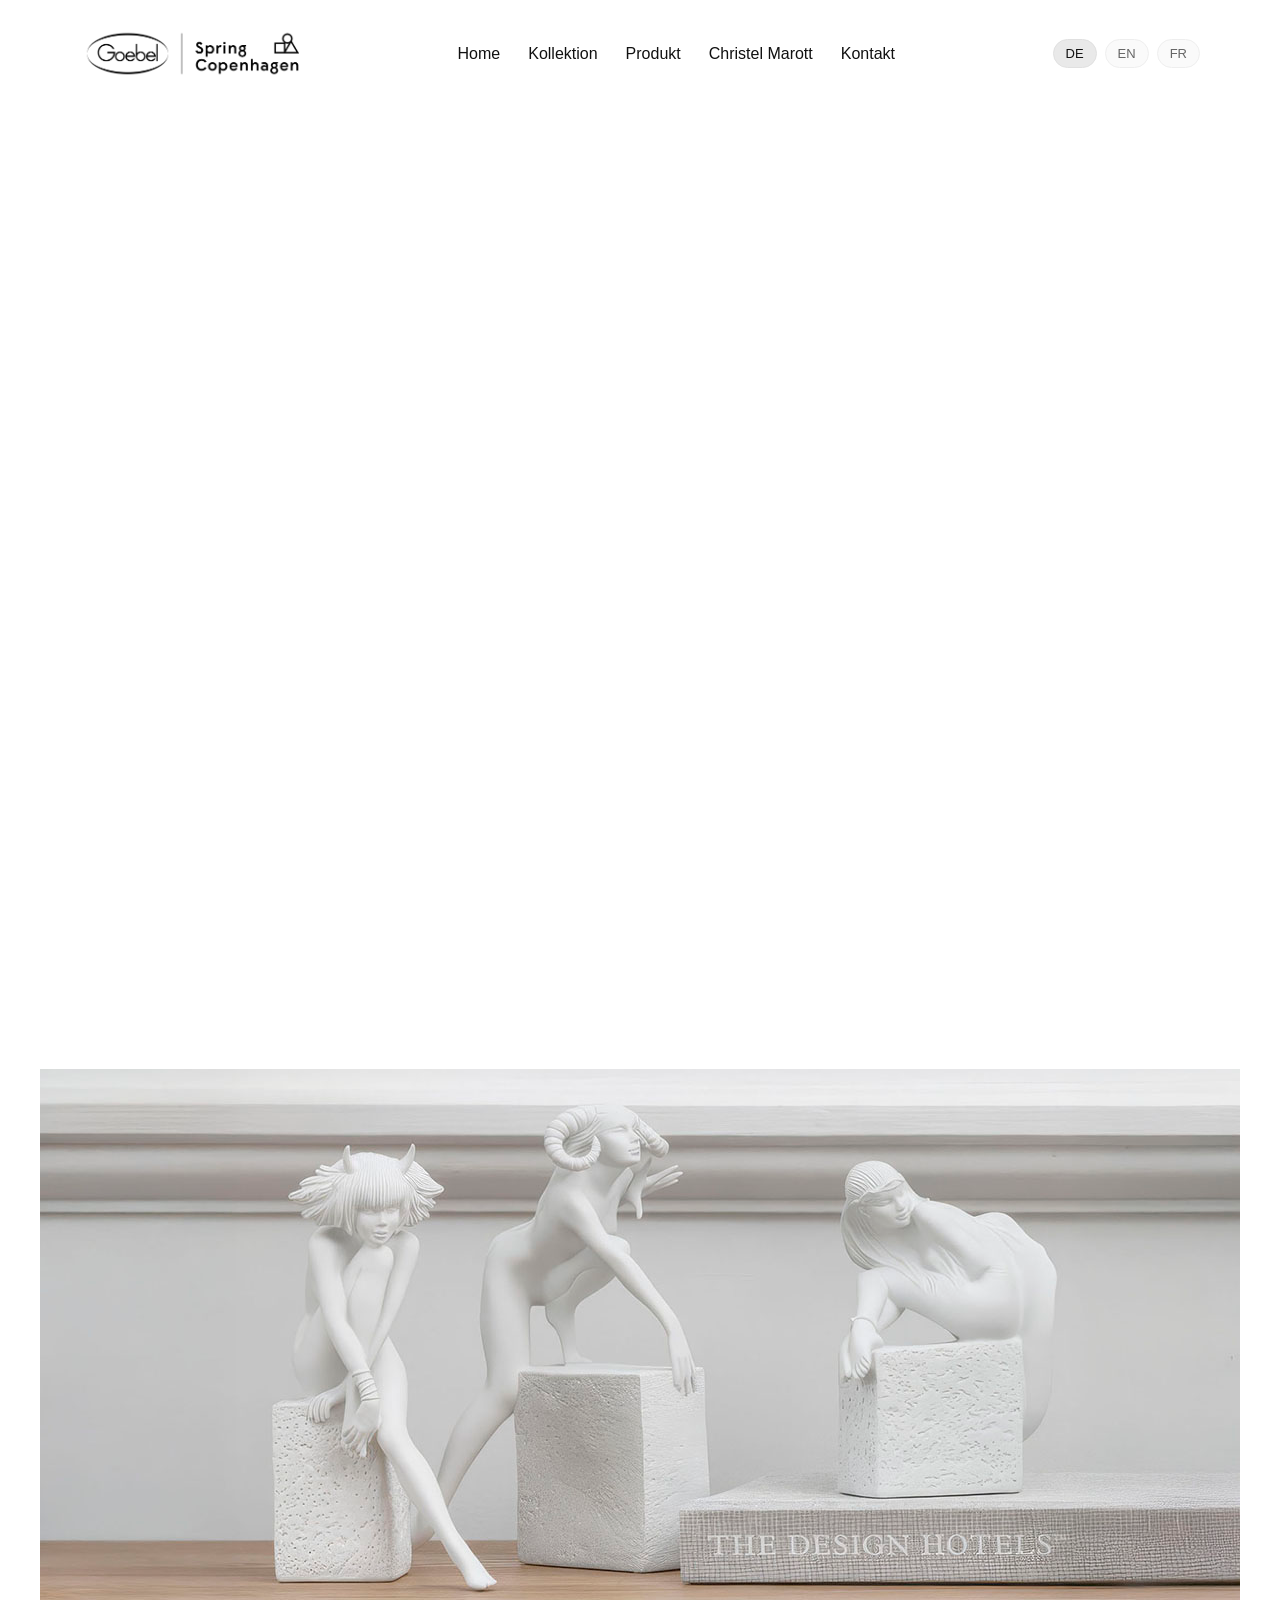
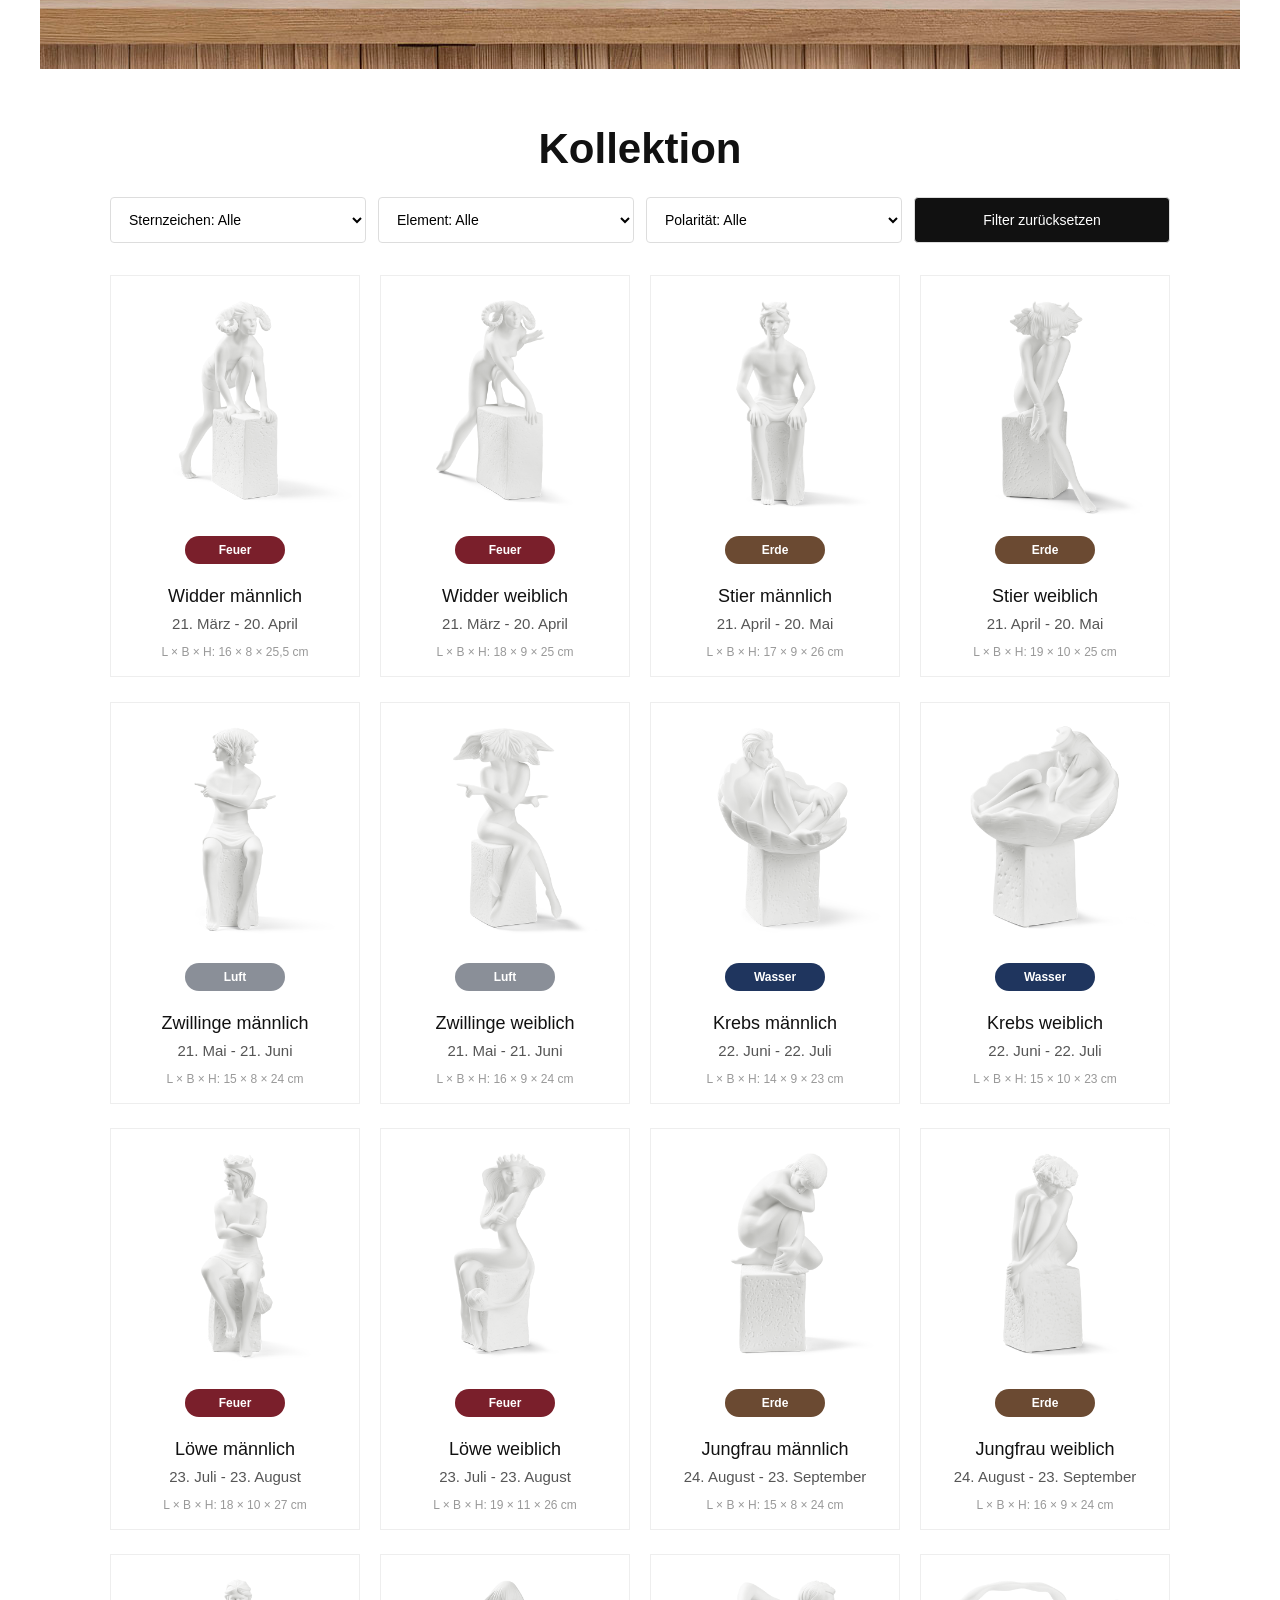
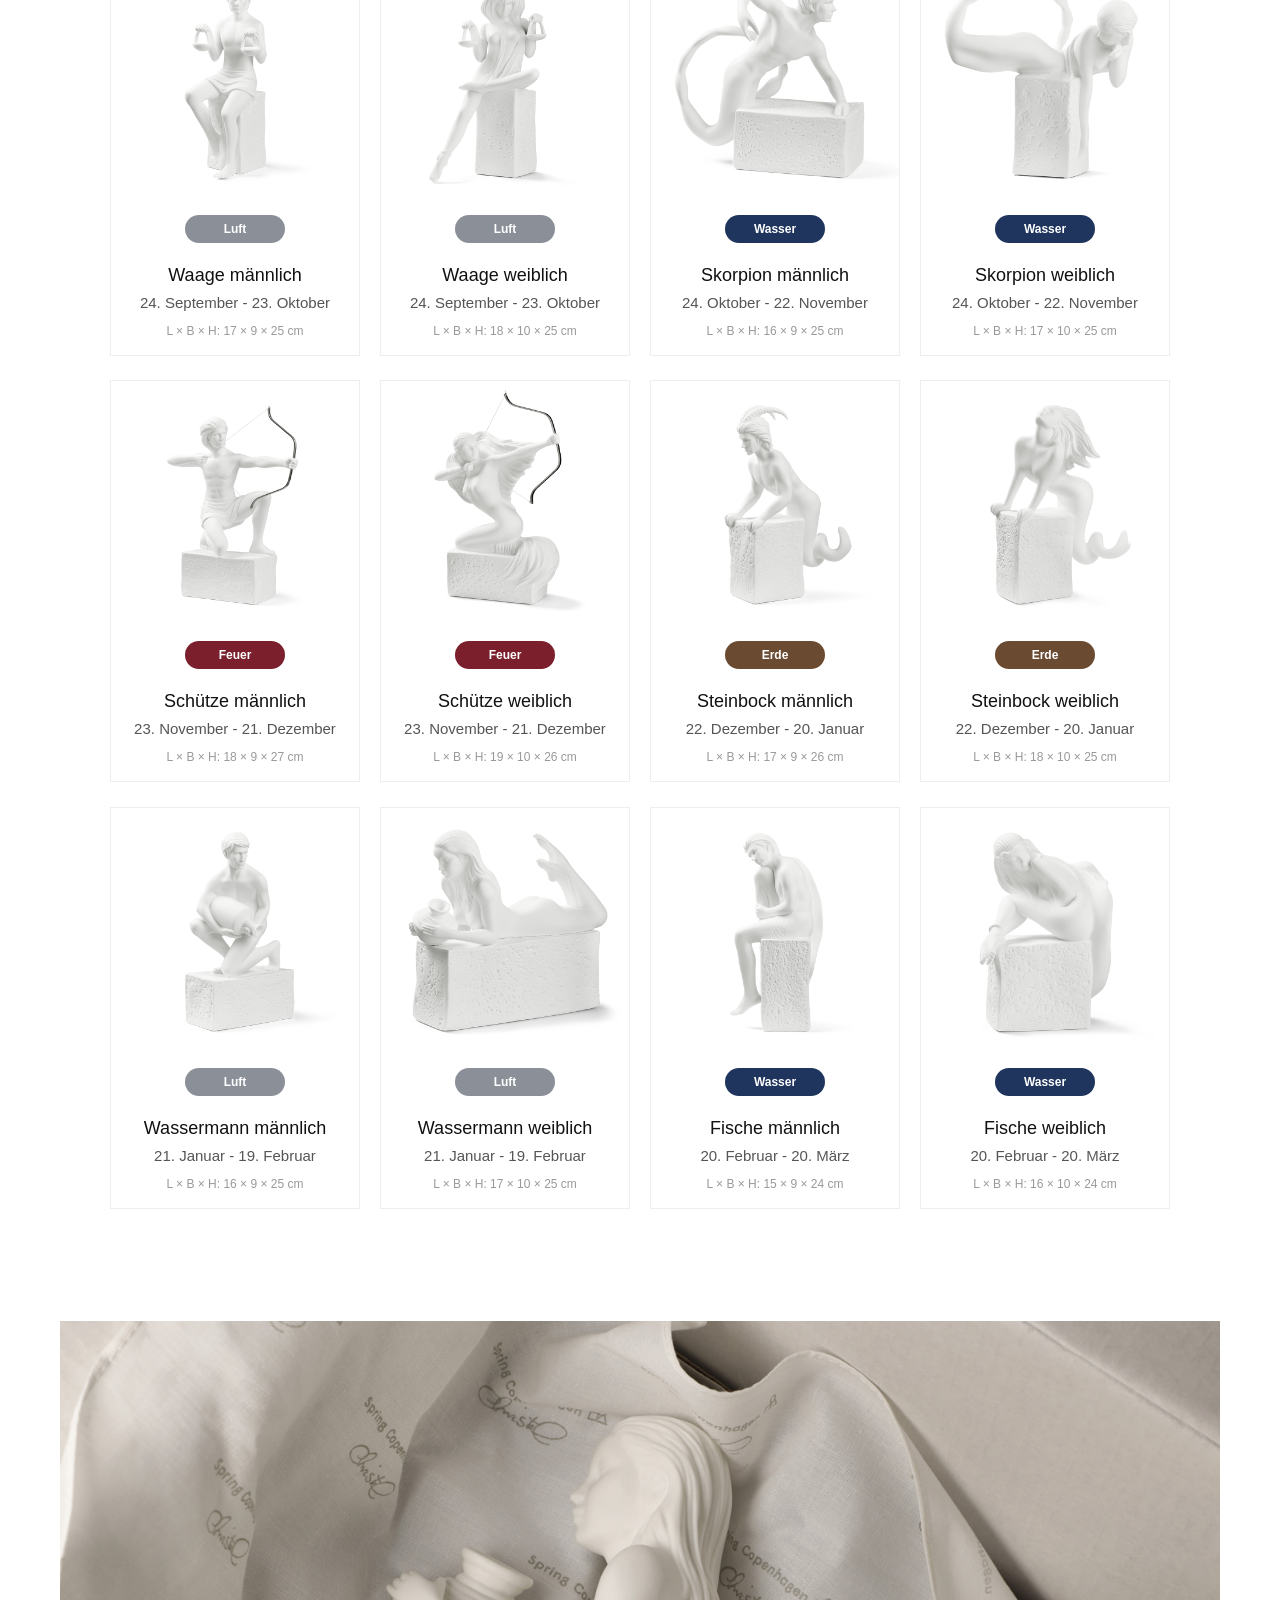
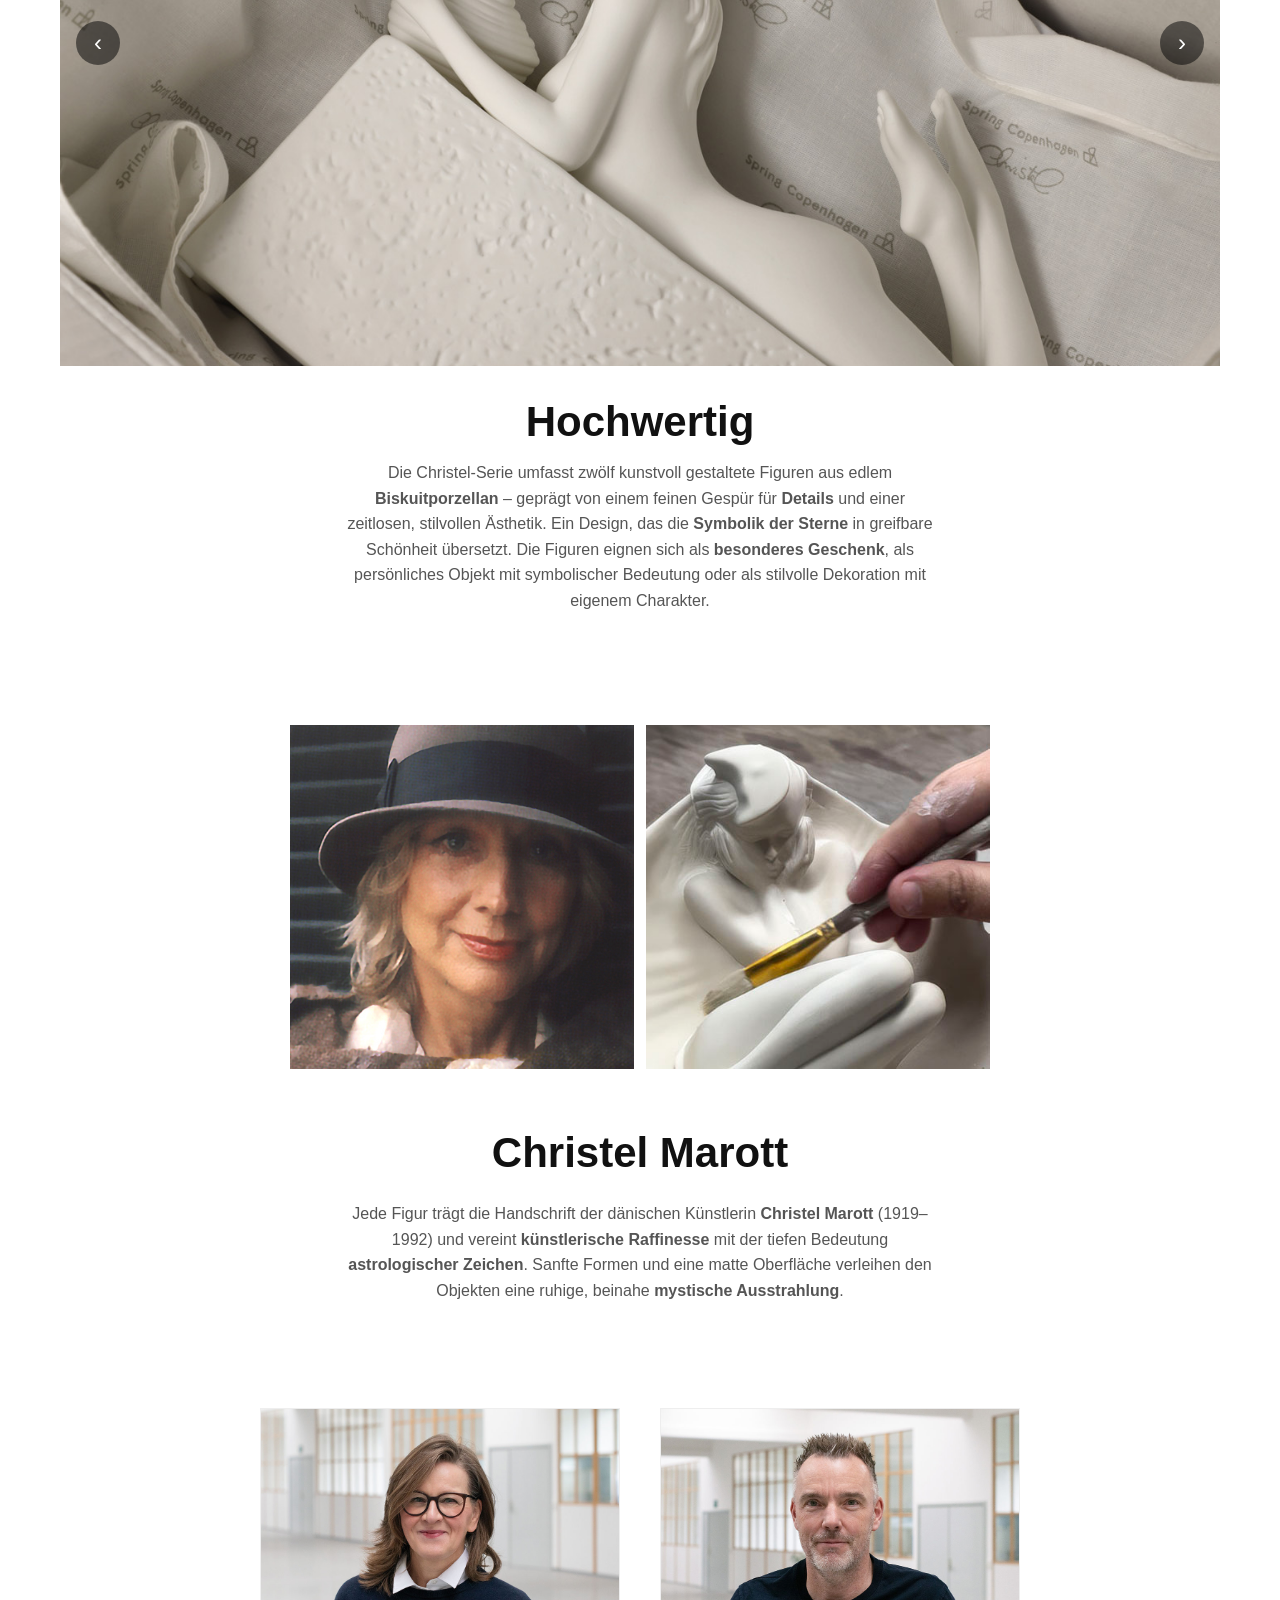
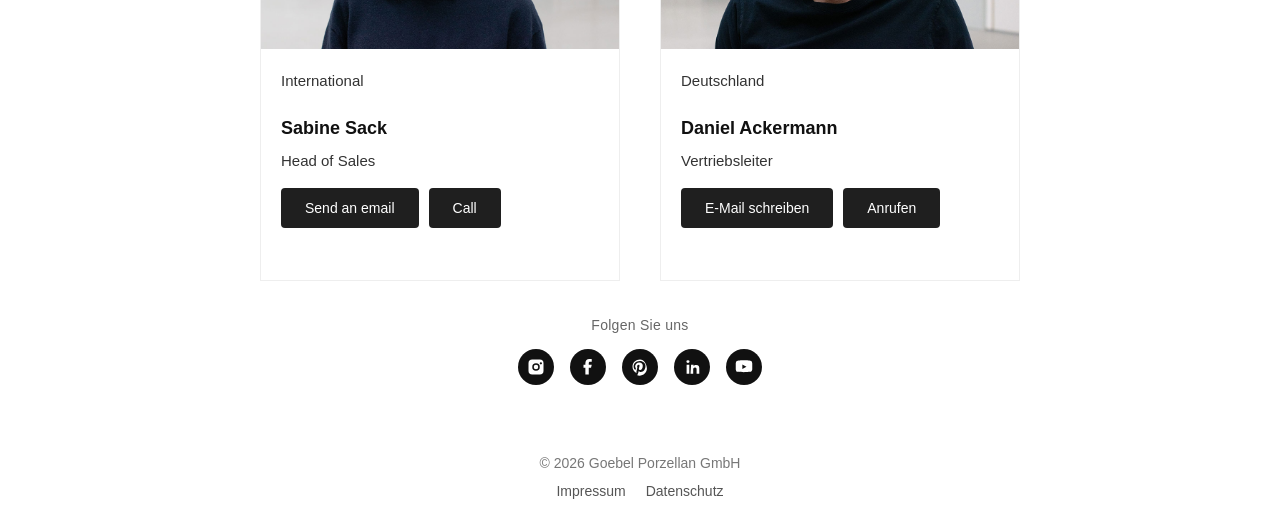
==== commit 5af77a90: "Language-Buttons changed" ====
--- a/index.html
+++ b/index.html
@@ -24,9 +24,9 @@
       </nav>
 
       <div class="lang" aria-label="Sprachauswahl">
-        <a href="index.html" class="active" aria-current="page">DEU</a>
-        <a href="en/index-en.html">ENG</a>
-        <a href="fr/index-fr.html">FRA</a>
+        <a href="index.html" class="active" aria-current="page">DE</a>
+        <a href="en/index-en.html">EN</a>
+        <a href="fr/index-fr.html">FR</a>
     </div>
 
       <button class="burger" id="burger" type="button" aria-label="Menü öffnen" aria-controls="mobileNav" aria-expanded="false">
--- a/style.css
+++ b/style.css
@@ -41,6 +41,40 @@
   background: rgba(255, 255, 255, 0.9);
   backdrop-filter: blur(6px);
   box-shadow: none;
+}
+
+@media (max-width: 768px) {
+
+  .topbar {
+    padding: 14px 10px;
+    min-height: 72px;
+  }
+
+  .logo img {
+    max-width: 150px;
+    height: auto;
+  }
+
+  .burger {
+    font-size: 22px;
+    padding: 4px 6px;
+  }
+
+  .lang {
+    gap: 2px;
+    margin-left: 4px;
+  }
+
+  .lang a {
+    padding: 4px 6px;
+    font-size: 10px;
+    min-width: auto;
+  }
+
+  .mobile-nav {
+    top: 72px;
+  }
+
 }
 
 .logo img {
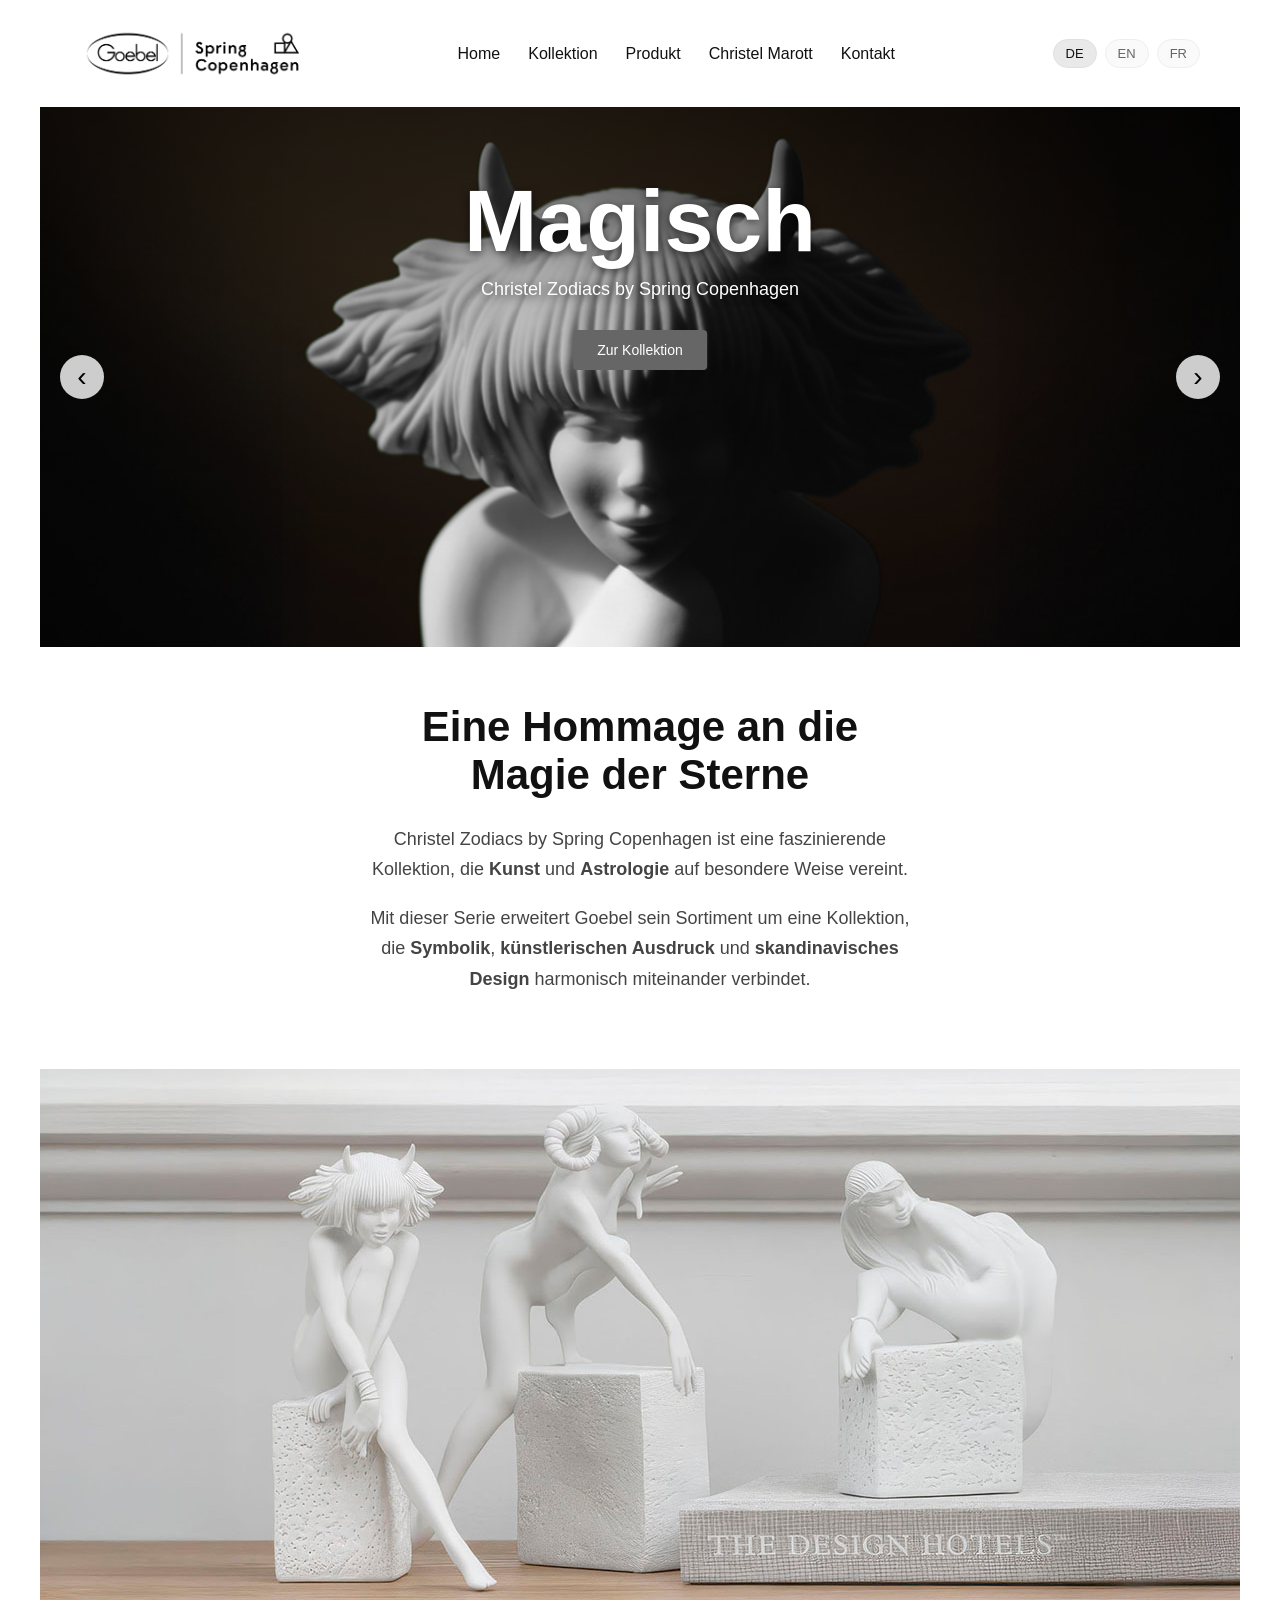
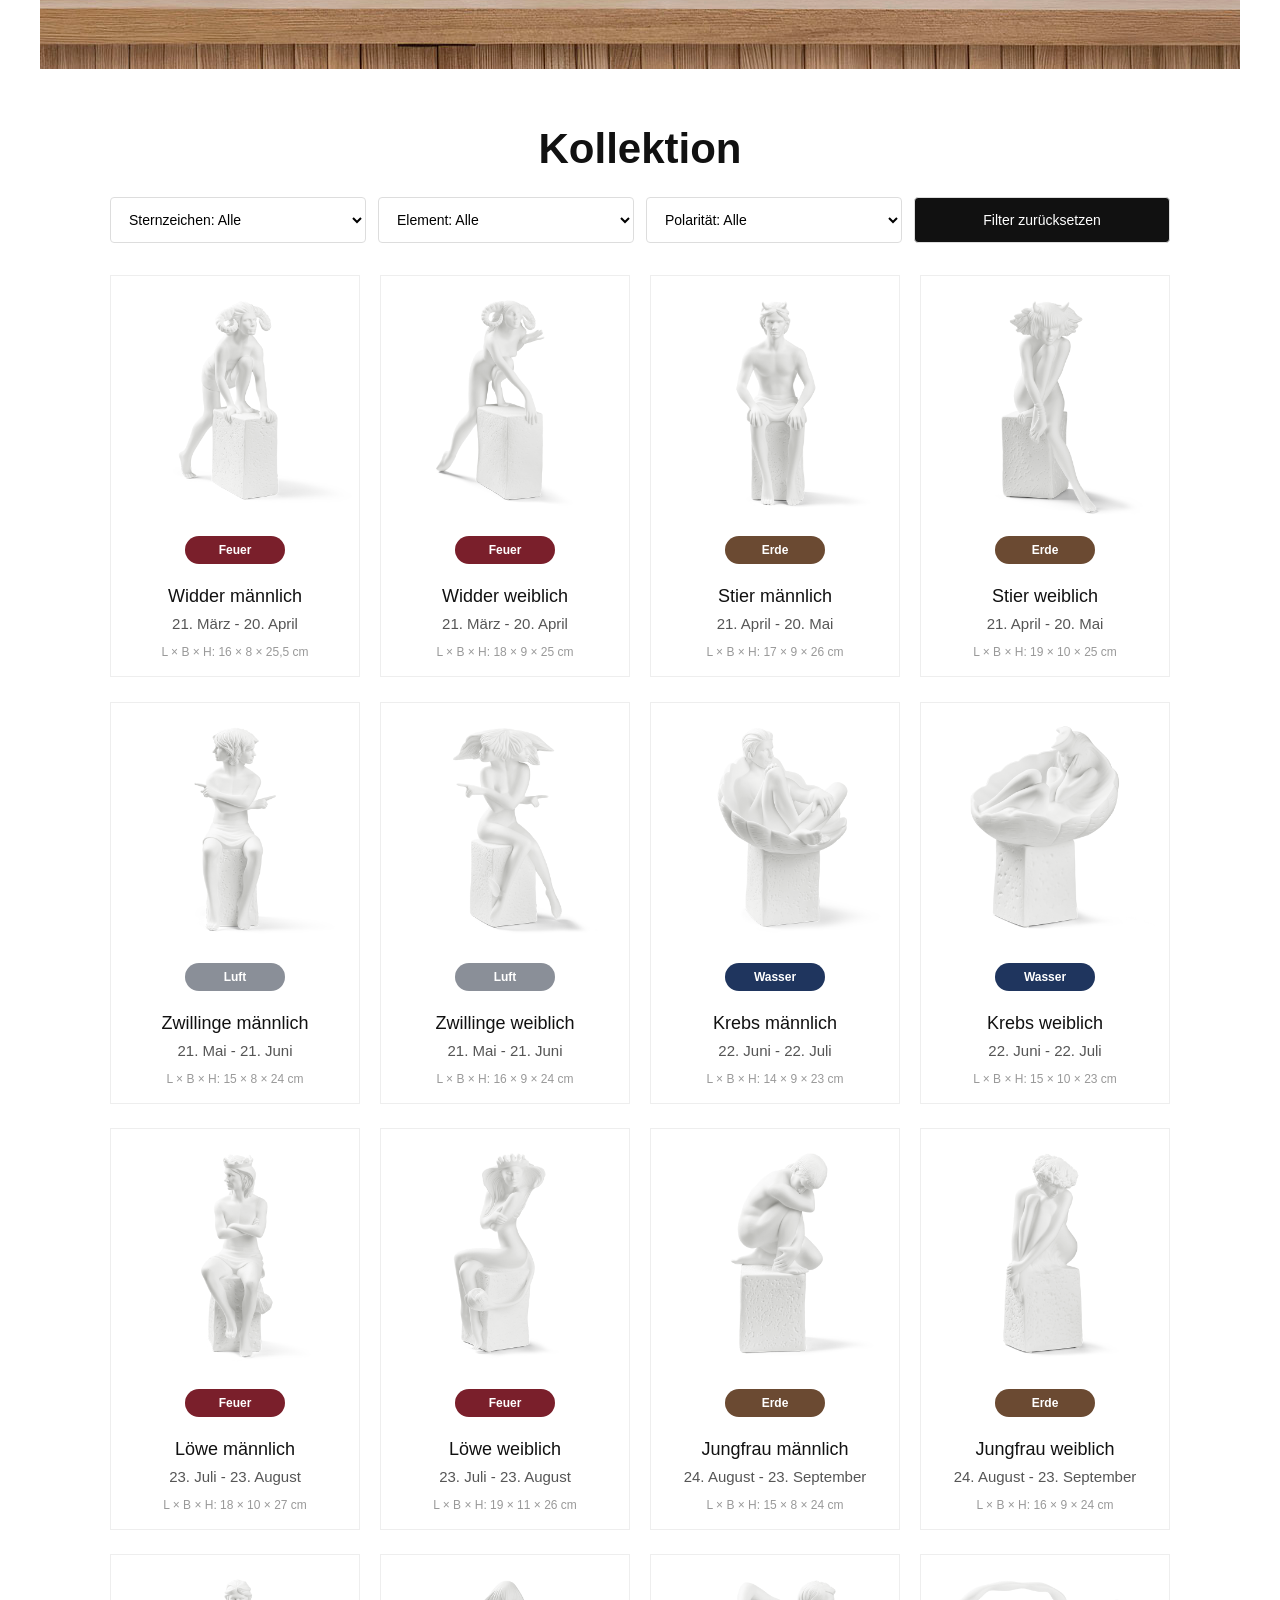
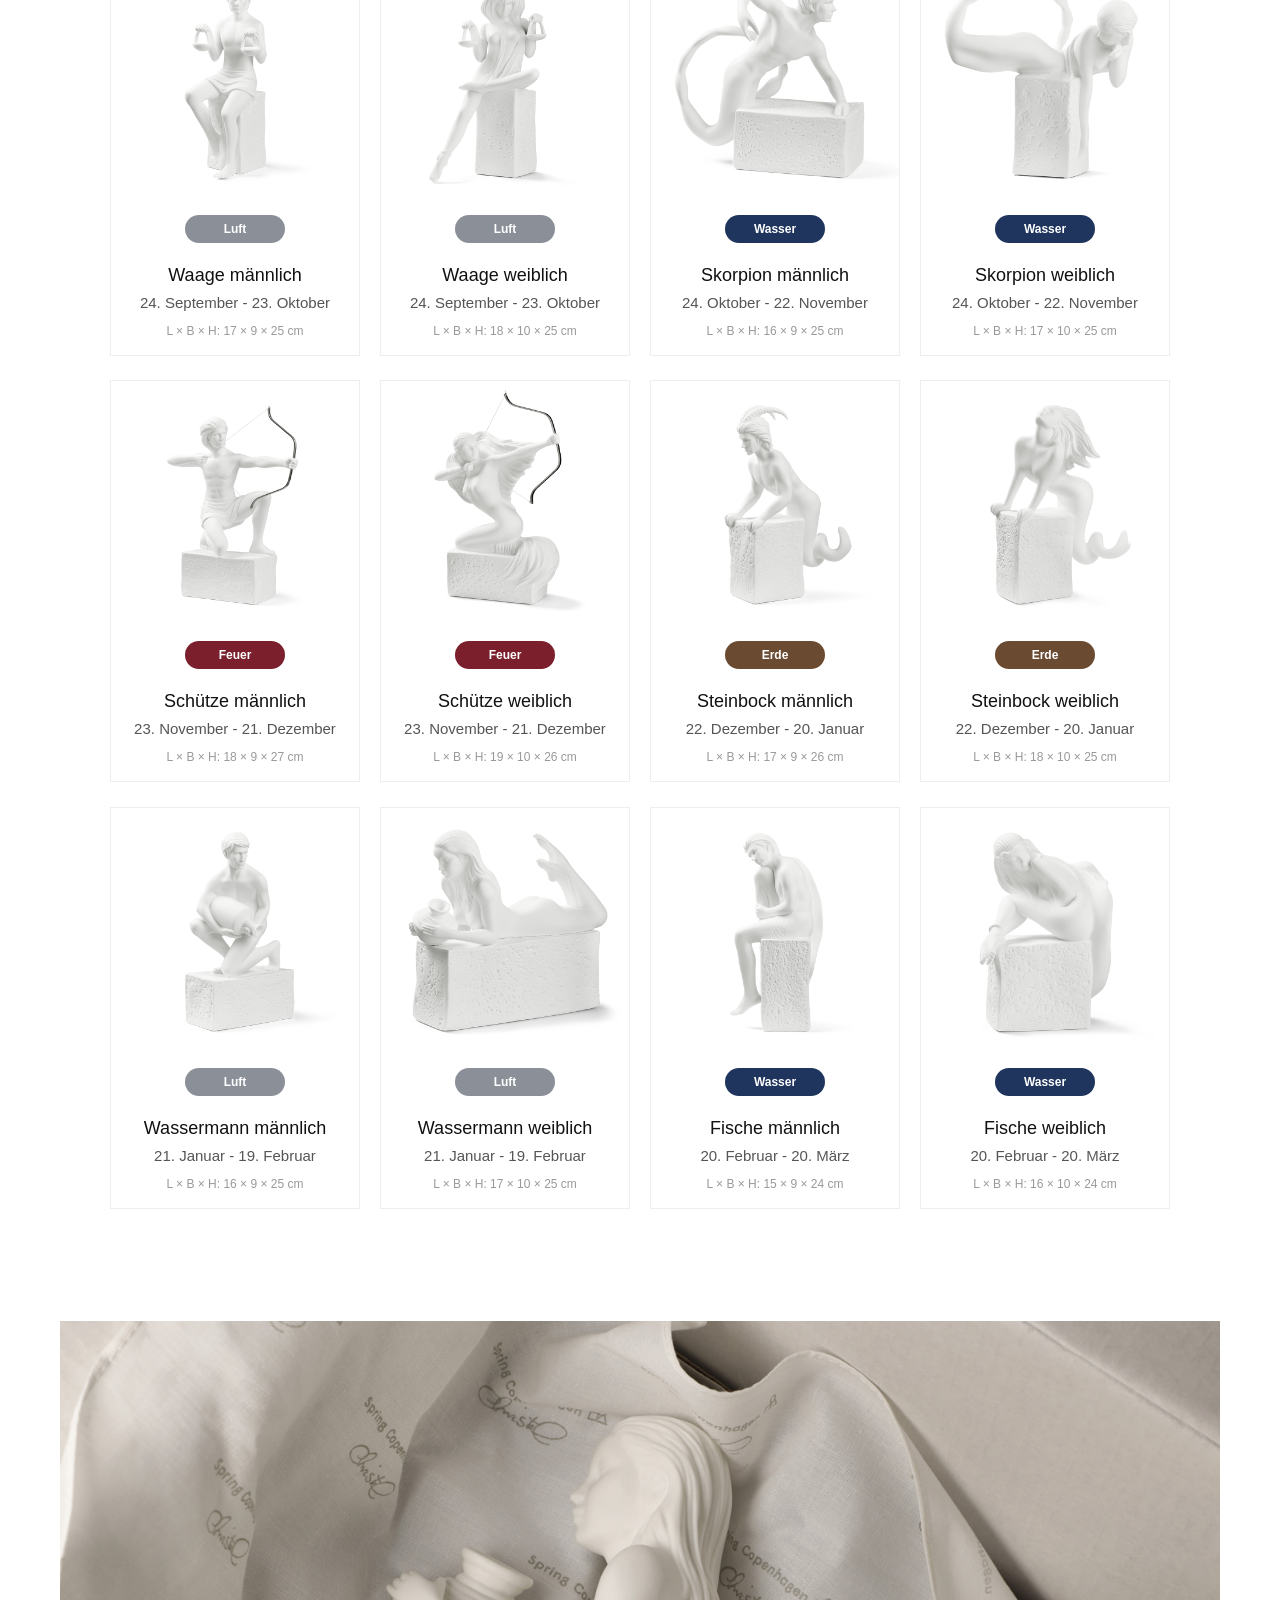
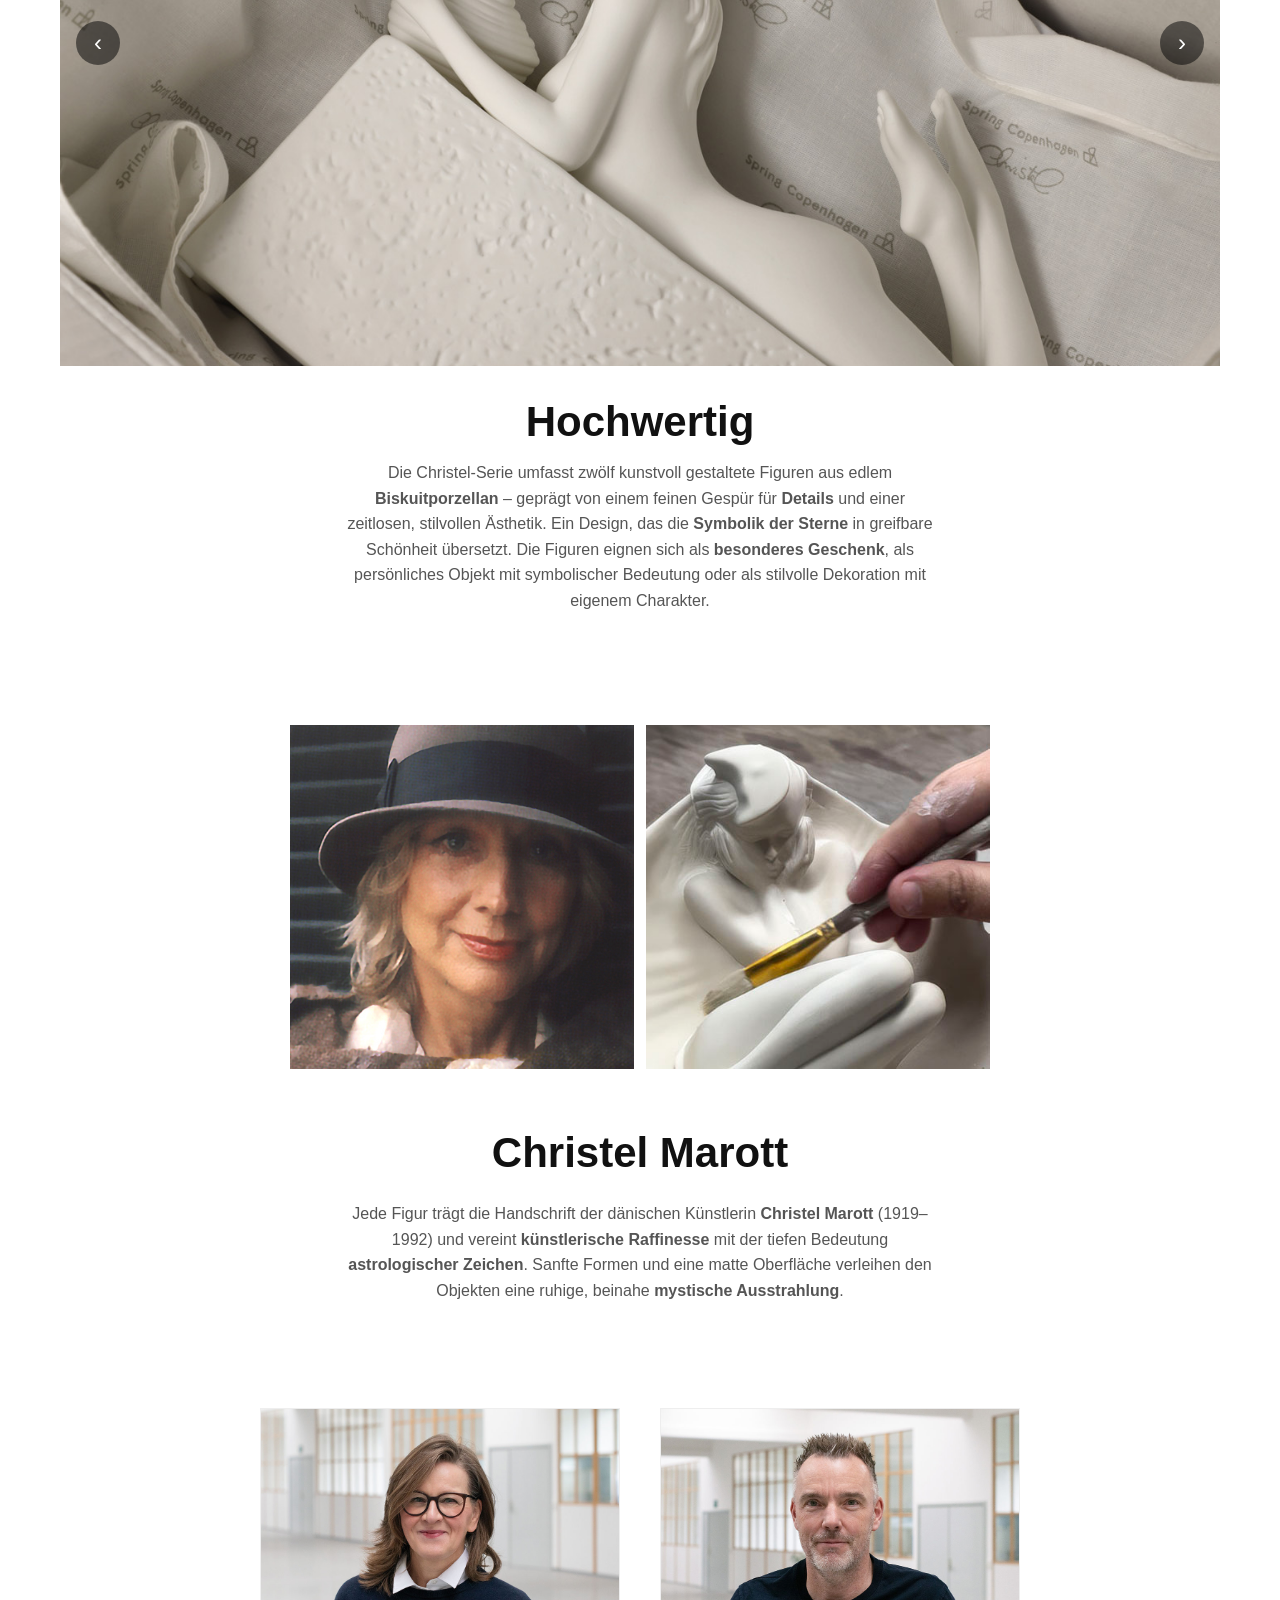
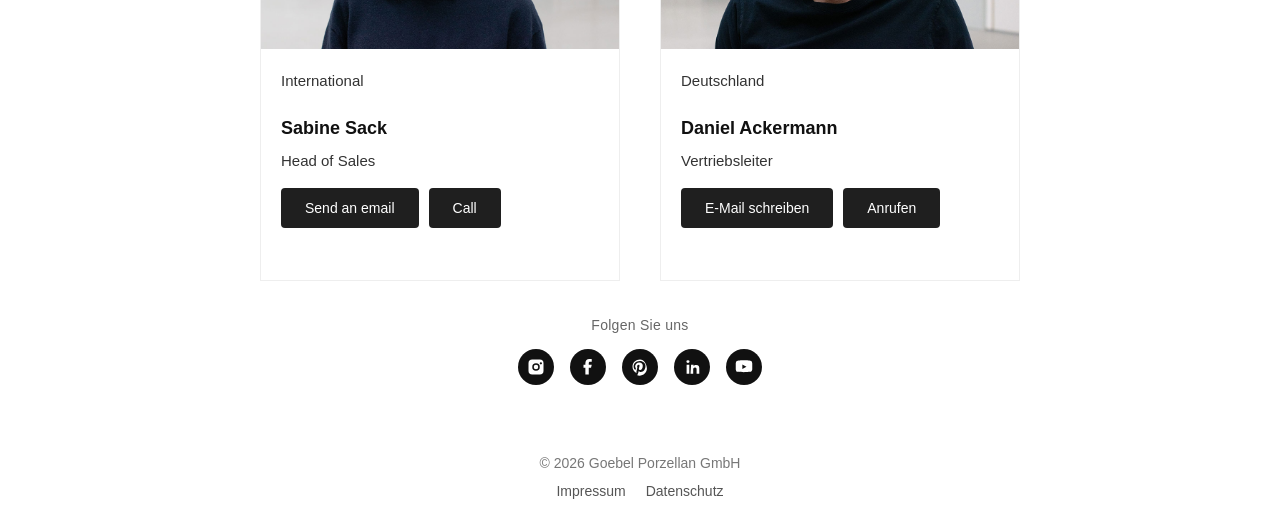
==== commit a2fda757: "Restored" ====
--- a/index.html
+++ b/index.html
@@ -40,6 +40,13 @@
       <a href="#produkt">Produkt</a>
       <a href="#marott">Christel Marott</a>
       <a href="#kontakt">Kontakt</a>
+
+    <div class="lang" aria-label="Sprachauswahl">
+      <a href="index.html" class="active" aria-current="page">DE</a>
+      <a href="en/index-en.html">EN</a>
+      <a href="fr/index-fr.html">FR</a>
+    </div>
+</nav>
     </nav>
 
     <main>
--- a/style.css
+++ b/style.css
@@ -41,40 +41,7 @@
   background: rgba(255, 255, 255, 0.9);
   backdrop-filter: blur(6px);
   box-shadow: none;
-}
-
-@media (max-width: 768px) {
-
-  .topbar {
-    padding: 14px 10px;
-    min-height: 72px;
-  }
-
-  .logo img {
-    max-width: 150px;
-    height: auto;
-  }
-
-  .burger {
-    font-size: 22px;
-    padding: 4px 6px;
-  }
-
-  .lang {
-    gap: 2px;
-    margin-left: 4px;
-  }
-
-  .lang a {
-    padding: 4px 6px;
-    font-size: 10px;
-    min-width: auto;
-  }
-
-  .mobile-nav {
-    top: 72px;
-  }
-
+  box-sizing: border-box;
 }
 
 .logo img {
@@ -101,11 +68,11 @@
 
 .burger {
   font-size: 24px;
-  background: #fff;     /* 👈 weiß */
-  border: none;         /* 👈 kein Rahmen */
-  padding: 6px 10px;    /* etwas Klickfläche */
+  background: #fff;
+  border: none;
+  padding: 6px 10px;
   cursor: pointer;
-  color: #111;          /* dunkles Icon */
+  color: #111;
 }
 
 .lang {
@@ -194,6 +161,35 @@
 .mobile-nav .lang a.active {
   background: #e8e8e8;
   color: #111;
+}
+
+/* MOBILE — muss ganz unten stehen */
+@media (max-width: 768px) {
+  .topbar {
+    padding: 14px 10px;
+    min-height: 72px;
+  }
+
+  .logo img {
+    max-width: 150px;
+  }
+
+  .topbar > .lang {
+    display: none;
+  }
+
+  .burger {
+    font-size: 22px;
+    padding: 4px 6px;
+  }
+
+  .mobile-nav {
+    top: 72px;
+  }
+
+  .mobile-nav .lang {
+    display: flex;
+  }
 }
 
 /* =========================
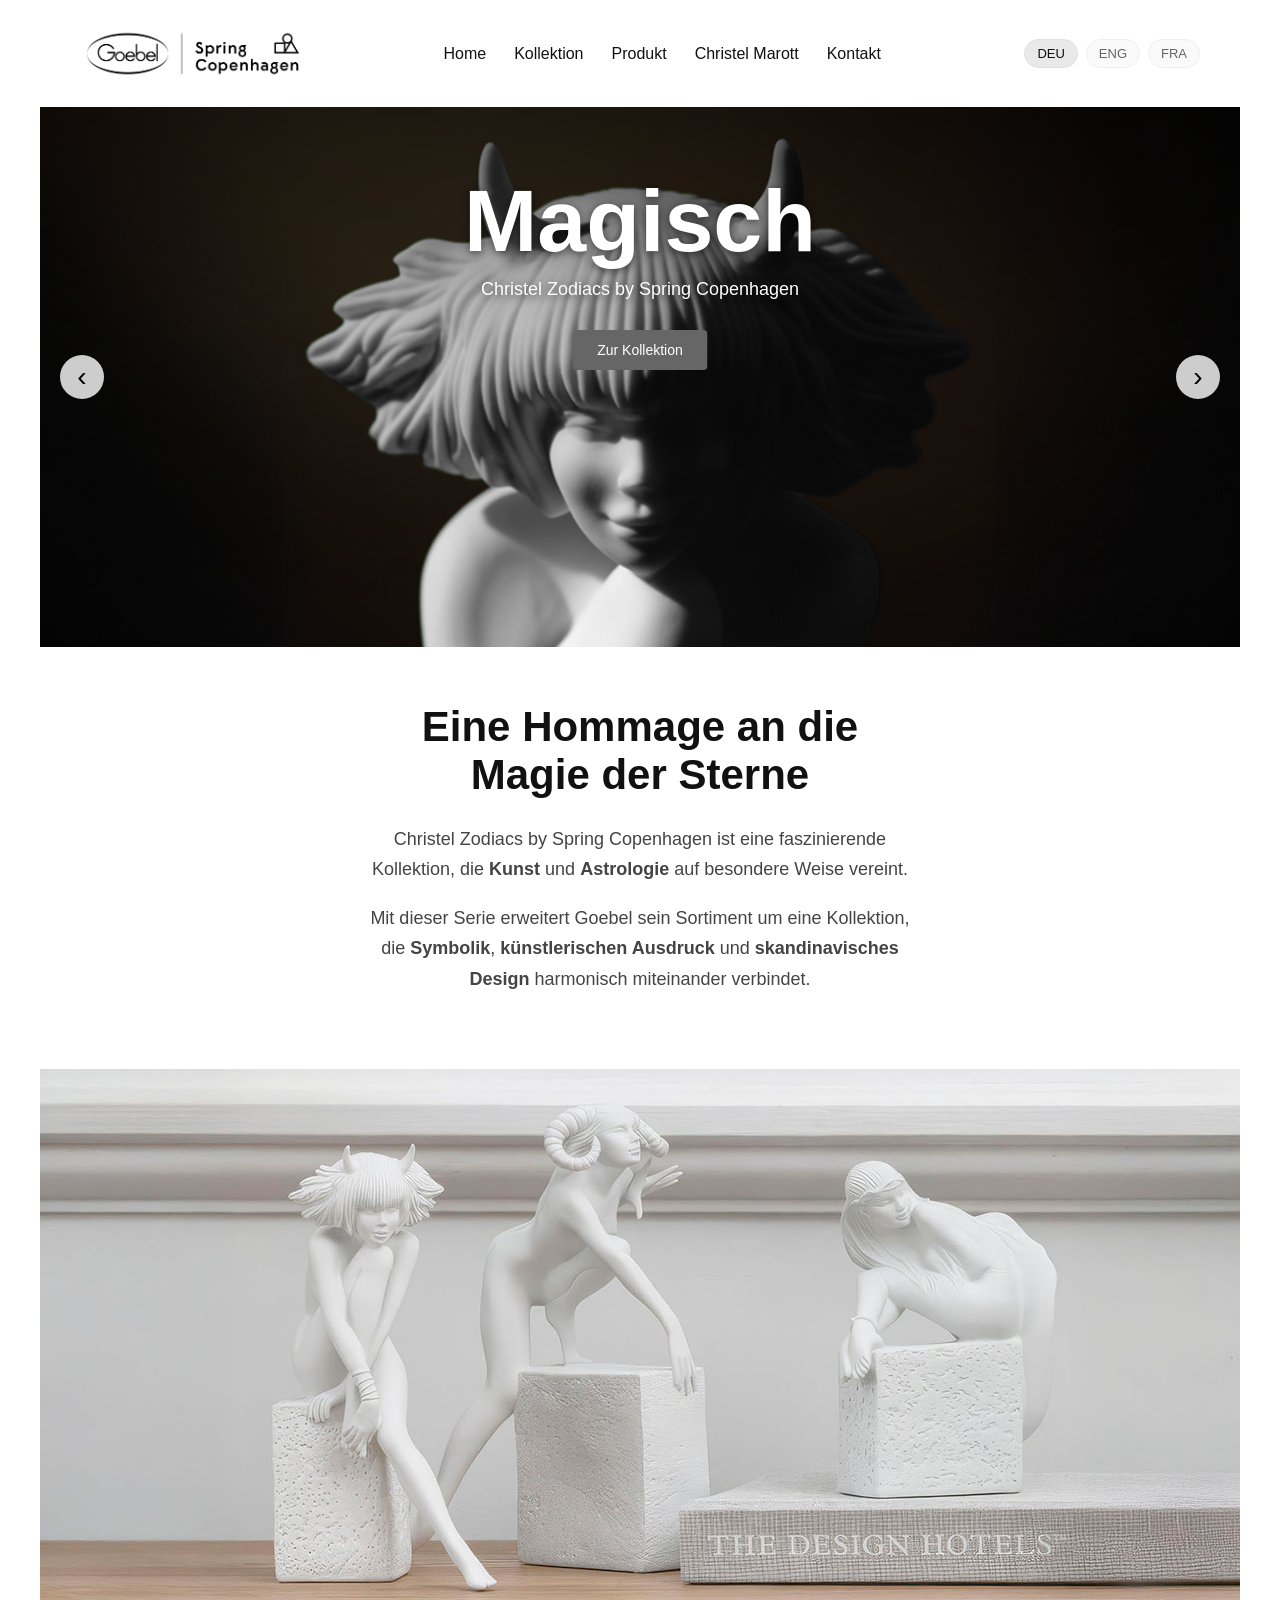
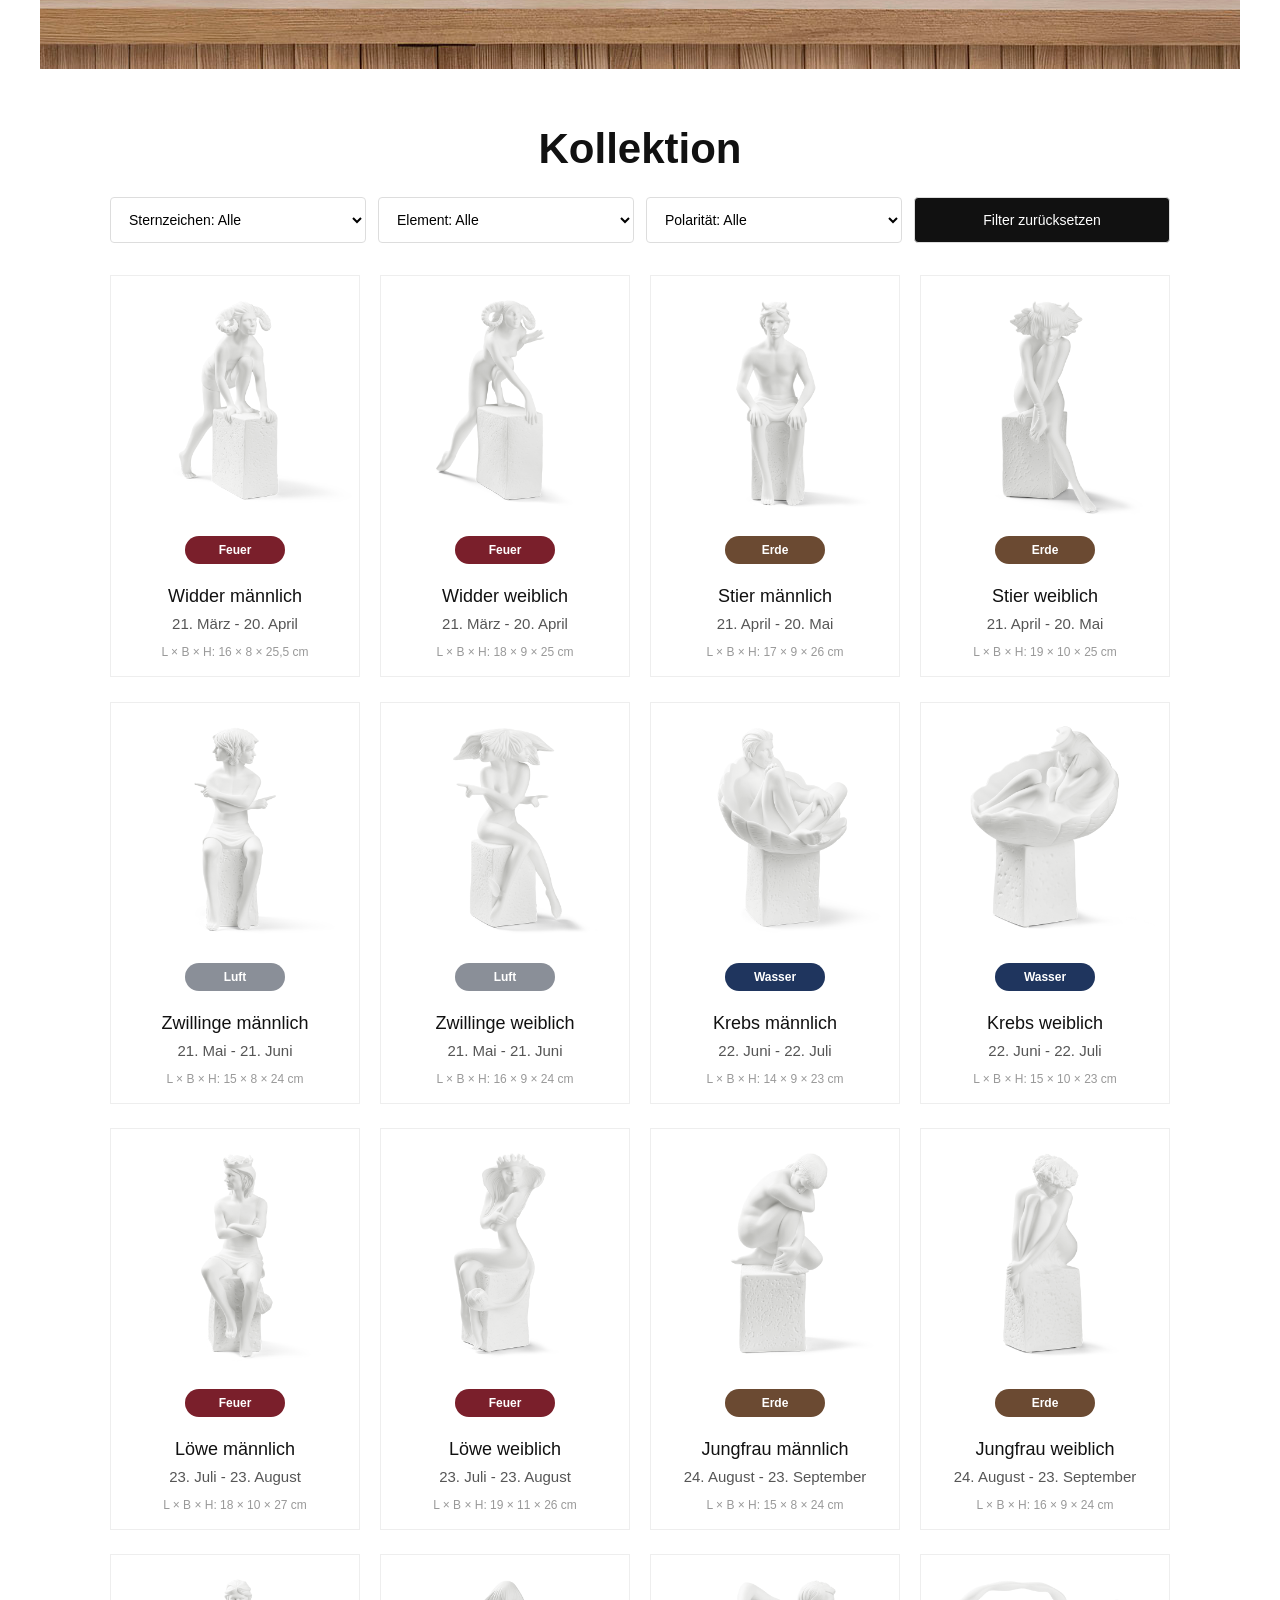
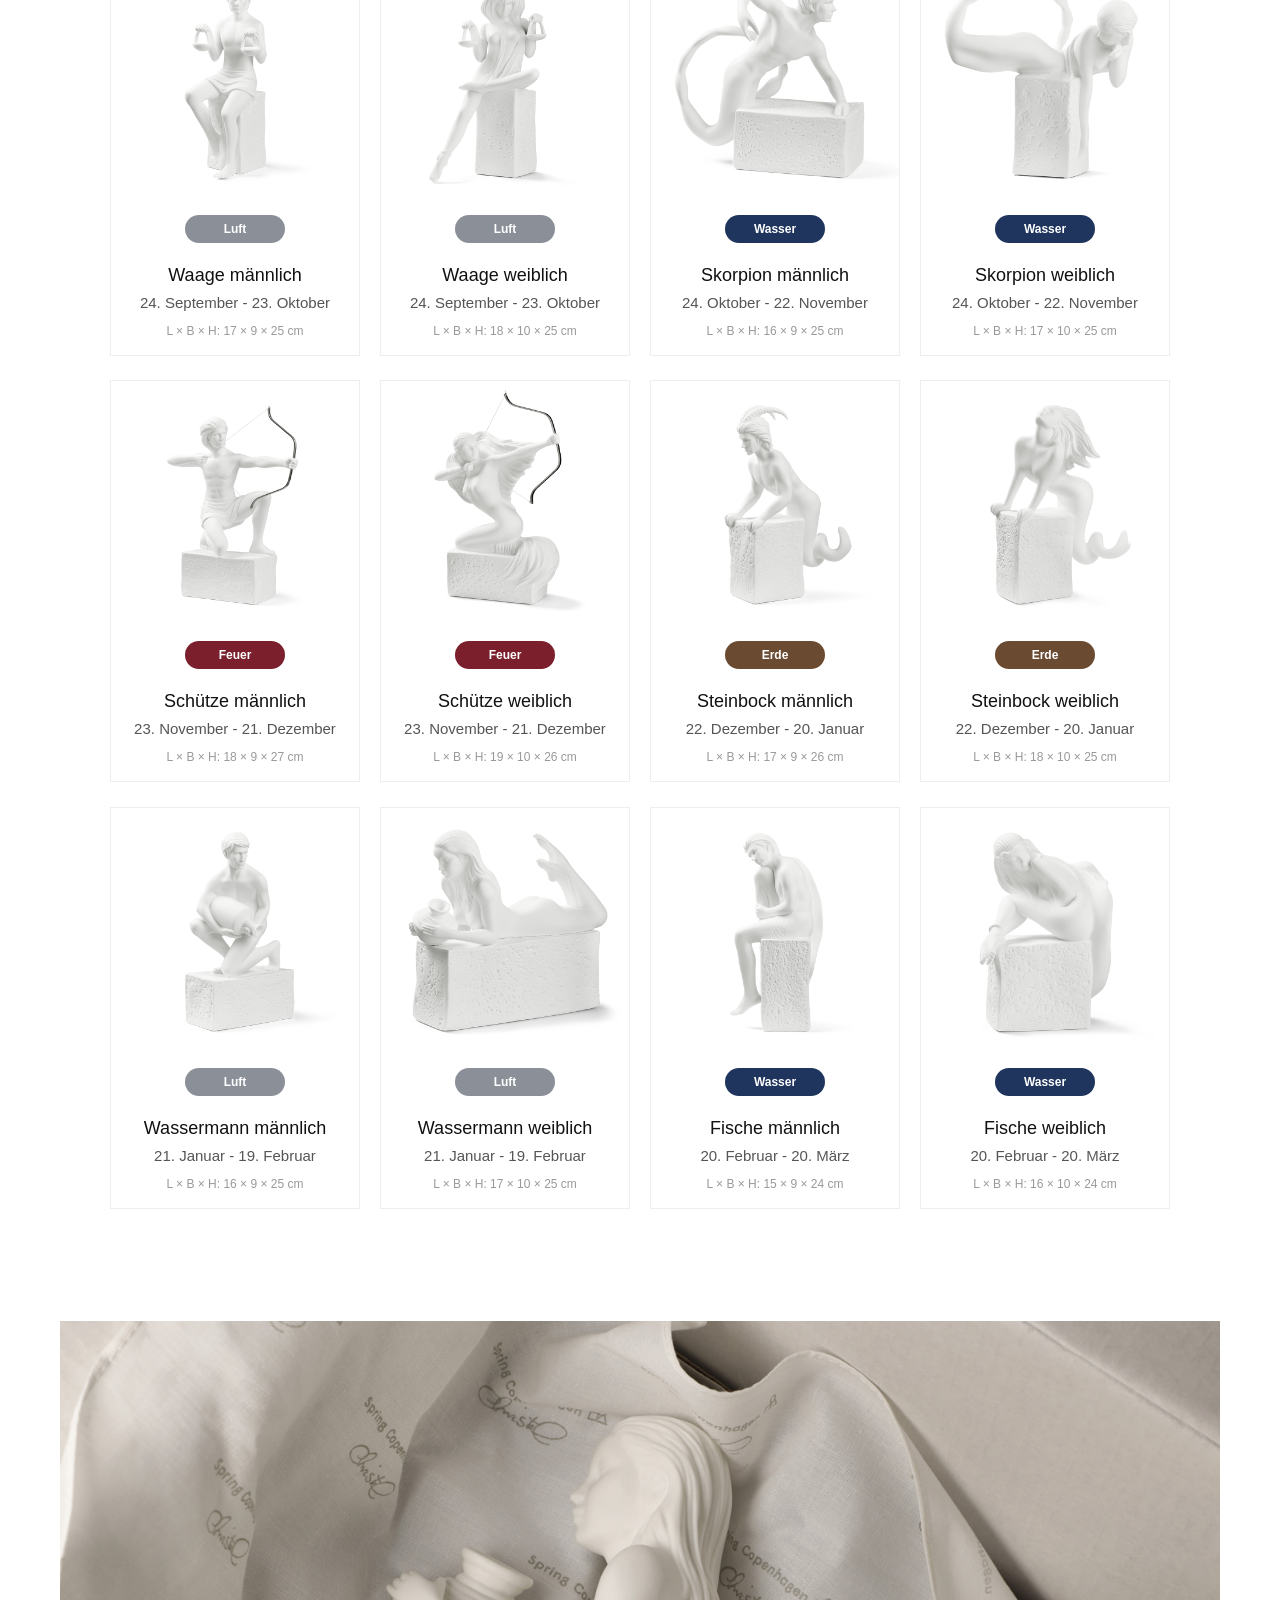
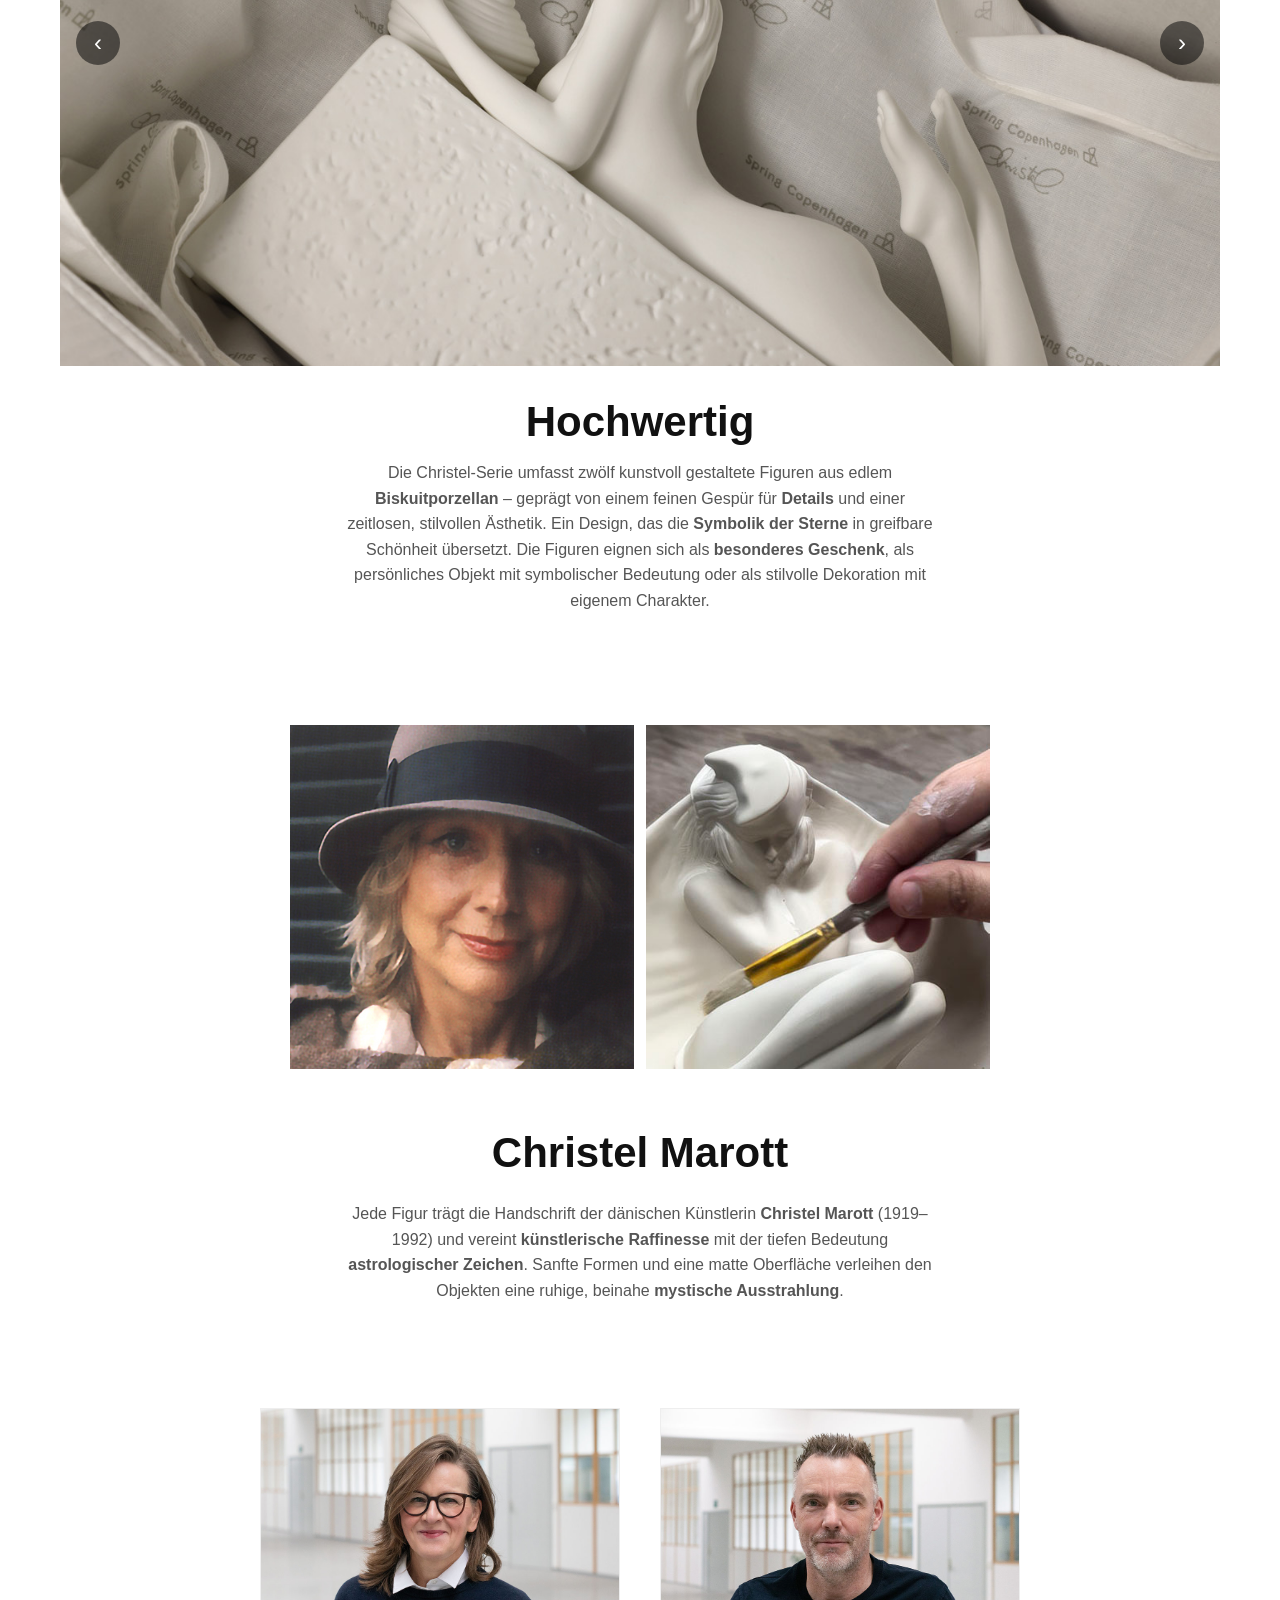
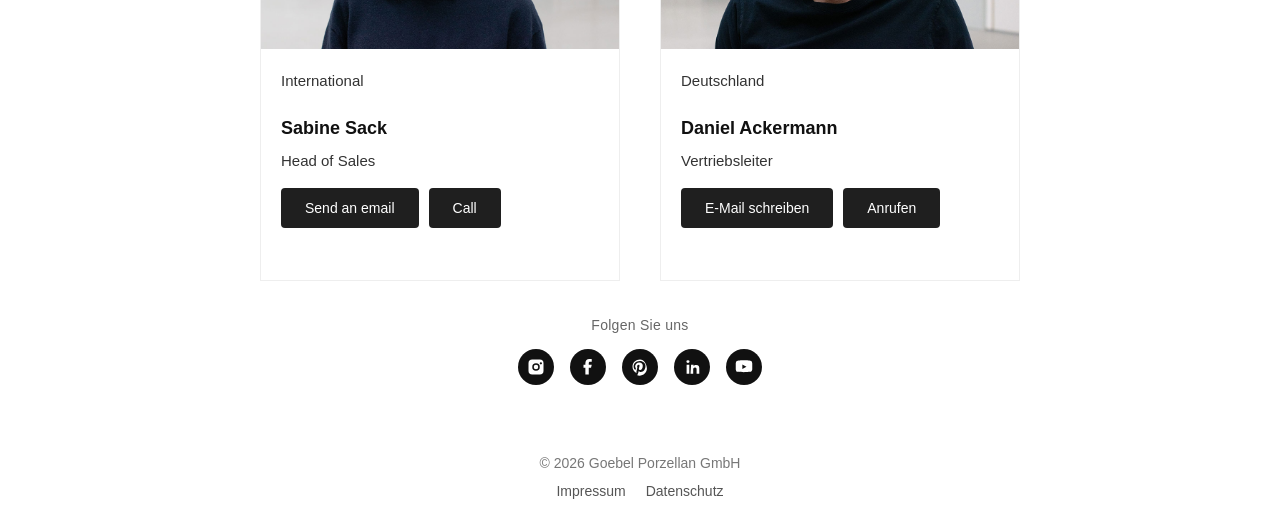
==== commit 701f3033: "Add files via upload" ====
--- a/index.html
+++ b/index.html
@@ -15,39 +15,40 @@
   <img src="assets/images/Spring_Copenhagen-logo.png" alt="Spring Copenhagen Logo" />
 </a>
 
-      <nav class="nav" aria-label="Hauptnavigation">
-        <a href="#home">Home</a>
-        <a href="#kollektion">Kollektion</a>
-        <a href="#produkt">Produkt</a>
-        <a href="#marott">Christel Marott</a>
-        <a href="#kontakt">Kontakt</a>
-      </nav>
-
-      <div class="lang" aria-label="Sprachauswahl">
-        <a href="index.html" class="active" aria-current="page">DE</a>
-        <a href="en/index-en.html">EN</a>
-        <a href="fr/index-fr.html">FR</a>
-    </div>
-
-      <button class="burger" id="burger" type="button" aria-label="Menü öffnen" aria-controls="mobileNav" aria-expanded="false">
-        ☰
-      </button>
-    </header>
-
-    <nav class="mobile-nav" id="mobileNav" aria-label="Mobile Navigation">
-      <a href="#home">Home</a>
-      <a href="#kollektion">Kollektion</a>
-      <a href="#produkt">Produkt</a>
-      <a href="#marott">Christel Marott</a>
-      <a href="#kontakt">Kontakt</a>
-
-    <div class="lang" aria-label="Sprachauswahl">
-      <a href="index.html" class="active" aria-current="page">DE</a>
-      <a href="en/index-en.html">EN</a>
-      <a href="fr/index-fr.html">FR</a>
-    </div>
+<nav class="nav" aria-label="Hauptnavigation">
+  <a href="#home">Home</a>
+  <a href="#kollektion">Kollektion</a>
+  <a href="#produkt">Produkt</a>
+  <a href="#marott">Christel Marott</a>
+  <a href="#kontakt">Kontakt</a>
 </nav>
-    </nav>
+
+<!-- Desktop-Sprachen -->
+<div class="lang desktop-lang" aria-label="Sprachauswahl">
+  <a href="index.html" class="active" aria-current="page">DEU</a>
+  <a href="en/index-en.html">ENG</a>
+  <a href="fr/index-fr.html">FRA</a>
+</div>
+
+<button class="burger" id="burger" type="button" aria-label="Menü öffnen" aria-controls="mobileNav" aria-expanded="false">
+  ☰
+</button>
+</header>
+
+<nav class="mobile-nav" id="mobileNav" aria-label="Mobile Navigation">
+  <a href="#home">Home</a>
+  <a href="#kollektion">Kollektion</a>
+  <a href="#produkt">Produkt</a>
+  <a href="#marott">Christel Marott</a>
+  <a href="#kontakt">Kontakt</a>
+
+  <!-- Mobile-Sprachen -->
+  <div class="lang mobile-lang" aria-label="Sprachauswahl">
+    <a href="index.html" class="active" aria-current="page">DEU</a>
+    <a href="en/index-en.html">ENG</a>
+    <a href="fr/index-fr.html">FRA</a>
+  </div>
+</nav>
 
     <main>
       <section id="home" class="hero hero-slider" aria-label="Hero Slider">
--- a/style.css
+++ b/style.css
@@ -41,7 +41,43 @@
   background: rgba(255, 255, 255, 0.9);
   backdrop-filter: blur(6px);
   box-shadow: none;
-  box-sizing: border-box;
+}
+
+@media (max-width: 768px) {
+
+  .topbar {
+    padding: 14px 10px;
+    min-height: 72px;
+  }
+
+  .logo img {
+    max-width: 150px;
+    height: auto;
+  }
+
+  .burger {
+    font-size: 22px;
+    padding: 4px 6px;
+  }
+
+  .lang {
+    gap: 2px;
+    margin-left: 4px;
+  }
+
+  .lang a {
+    padding: 4px 6px;
+    font-size: 10px;
+    min-width: auto;
+  }
+
+  .mobile-nav {
+  position: fixed;
+  top: 86px; /* Höhe deiner Headerbar */
+  left: 0;
+  width: 100%;
+}
+
 }
 
 .logo img {
@@ -68,11 +104,11 @@
 
 .burger {
   font-size: 24px;
-  background: #fff;
-  border: none;
-  padding: 6px 10px;
+  background: #fff;     /* 👈 weiß */
+  border: none;         /* 👈 kein Rahmen */
+  padding: 6px 10px;    /* etwas Klickfläche */
   cursor: pointer;
-  color: #111;
+  color: #111;          /* dunkles Icon */
 }
 
 .lang {
@@ -112,7 +148,7 @@
 .mobile-nav {
   display: none;
   position: fixed;
-  top: 100px;
+  top: 72px;
   left: 0;
   right: 0;
   z-index: 999;
@@ -161,35 +197,6 @@
 .mobile-nav .lang a.active {
   background: #e8e8e8;
   color: #111;
-}
-
-/* MOBILE — muss ganz unten stehen */
-@media (max-width: 768px) {
-  .topbar {
-    padding: 14px 10px;
-    min-height: 72px;
-  }
-
-  .logo img {
-    max-width: 150px;
-  }
-
-  .topbar > .lang {
-    display: none;
-  }
-
-  .burger {
-    font-size: 22px;
-    padding: 4px 6px;
-  }
-
-  .mobile-nav {
-    top: 72px;
-  }
-
-  .mobile-nav .lang {
-    display: flex;
-  }
 }
 
 /* =========================
@@ -1110,4 +1117,172 @@
   padding: 0 16px;
 }
 
+.mobile-lang {
+  display: none;
+}
+
+@media (max-width: 768px) {
+
+  .hero-slider {
+    height: 34vh;
+    min-height: 220px;
+    max-height: 300px;
+  }
+
+  .hero-overlay {
+    padding: 28px 16px 16px;
+    gap: 10px;
+  }
+
+  .hero-overlay h1 {
+    font-size: 54px;
+    line-height: 0.95;
+    margin: 0;
+  }
+
+  .hero-overlay p {
+    font-size: 14px;
+    margin: 0;
+  }
+
+  .hero-slide img {
+    width: 100%;
+    height: 100%;
+    object-fit: cover;
+    object-position: center center;
+  }
+
+  .hero-btn {
+    position: absolute;
+    bottom: -70px;
+    left: 50%;
+    transform: translateX(-50%);
+
+    display: inline-flex !important;
+    flex: 0 0 auto !important;
+    align-self: center;
+
+    padding: 10px 18px !important;
+    margin: 0 !important;
+
+    width: fit-content !important;
+    min-width: unset !important;
+    max-width: unset !important;
+
+    height: auto !important;
+    min-height: unset !important;
+
+    font-size: 14px;
+    line-height: 1;
+
+    white-space: nowrap;
+  }
+
+}
+
+@media (max-width: 768px) {
+
+  .image-block {
+    height: 26vh;
+    min-height: 180px;
+    max-height: 240px;
+  }
+
+  .image-block img {
+    width: 100%;
+    height: 100%;
+    object-fit: cover;
+    object-position: center 35%;
+  }
+
+}
+
+@media (max-width: 768px) {
+
+  .desktop-lang {
+    display: none !important;
+  }
+
+  .mobile-lang {
+    display: flex !important;
+    justify-content: center;
+    align-items: center;
+    gap: 12px;
+    width: 100%;
+    margin-top: 20px;
+  }
+
+  .mobile-lang a {
+    display: flex;
+    align-items: center;
+    justify-content: center;
+    min-width: 90px;
+    min-height: 36px;
+    text-align: center;
+  }
+
+  .hero-slider {
+    height: 34vh;
+    min-height: 220px;
+    max-height: 300px;
+  }
+
+  .hero-slide img {
+    width: 100%;
+    height: 100%;
+    object-fit: cover;
+    object-position: center center;
+  }
+
+  .hero-overlay {
+    padding: 28px 16px 16px;
+    gap: 10px;
+  }
+
+  .hero-overlay h1 {
+    font-size: 54px;
+    line-height: 0.95;
+    margin: 0;
+  }
+
+  .hero-overlay p {
+    font-size: 14px;
+    margin: 0;
+  }
+
+  .hero-btn {
+    position: absolute;
+    bottom: -60px;
+    left: 50%;
+    transform: translateX(-50%);
+    display: inline-flex !important;
+    flex: 0 0 auto !important;
+    align-self: center;
+    padding: 10px 18px !important;
+    margin: 0 !important;
+    width: fit-content !important;
+    min-width: unset !important;
+    max-width: unset !important;
+    height: auto !important;
+    min-height: unset !important;
+    font-size: 14px;
+    line-height: 1;
+    white-space: nowrap;
+  }
+
+  .image-block {
+    height: 26vh;
+    min-height: 180px;
+    max-height: 240px;
+  }
+
+  .image-block img {
+    width: 100%;
+    height: 100%;
+    object-fit: cover;
+    object-position: center 35%;
+  }
+
+}
+
 </style>
